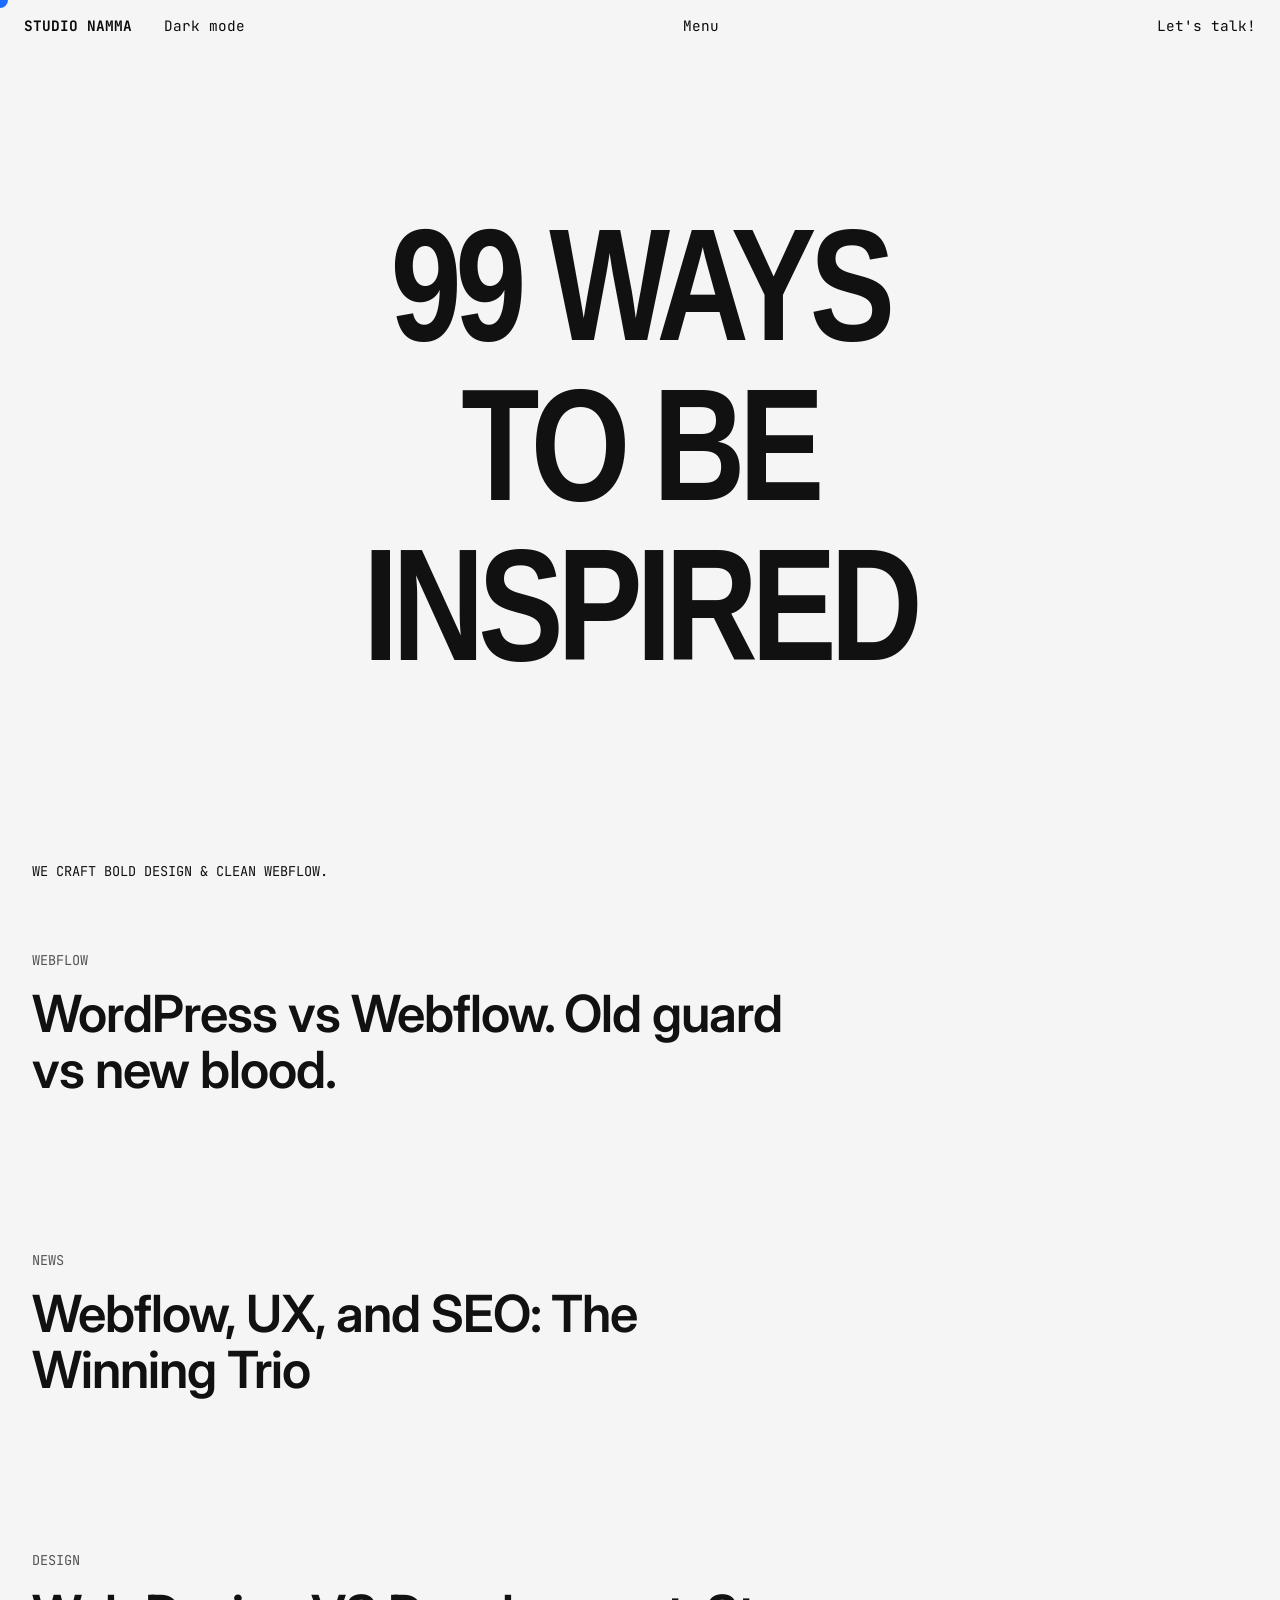
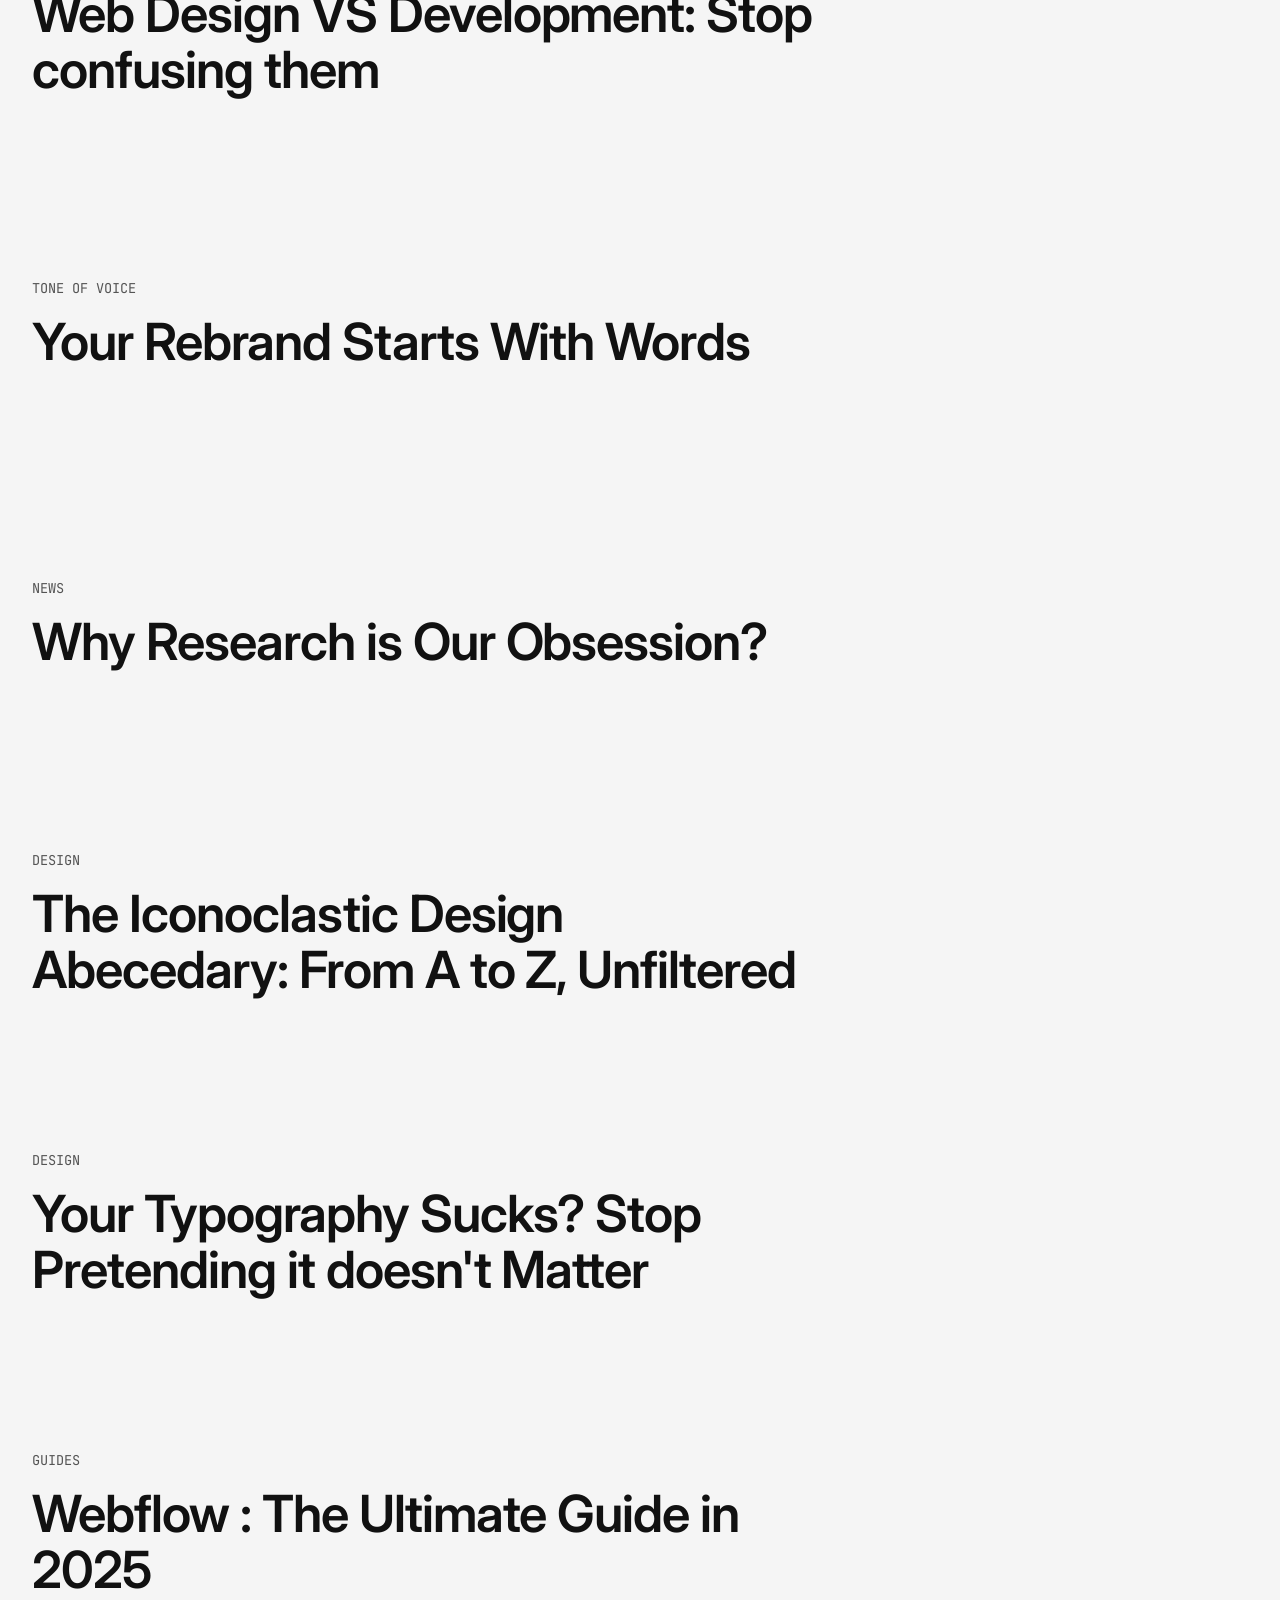
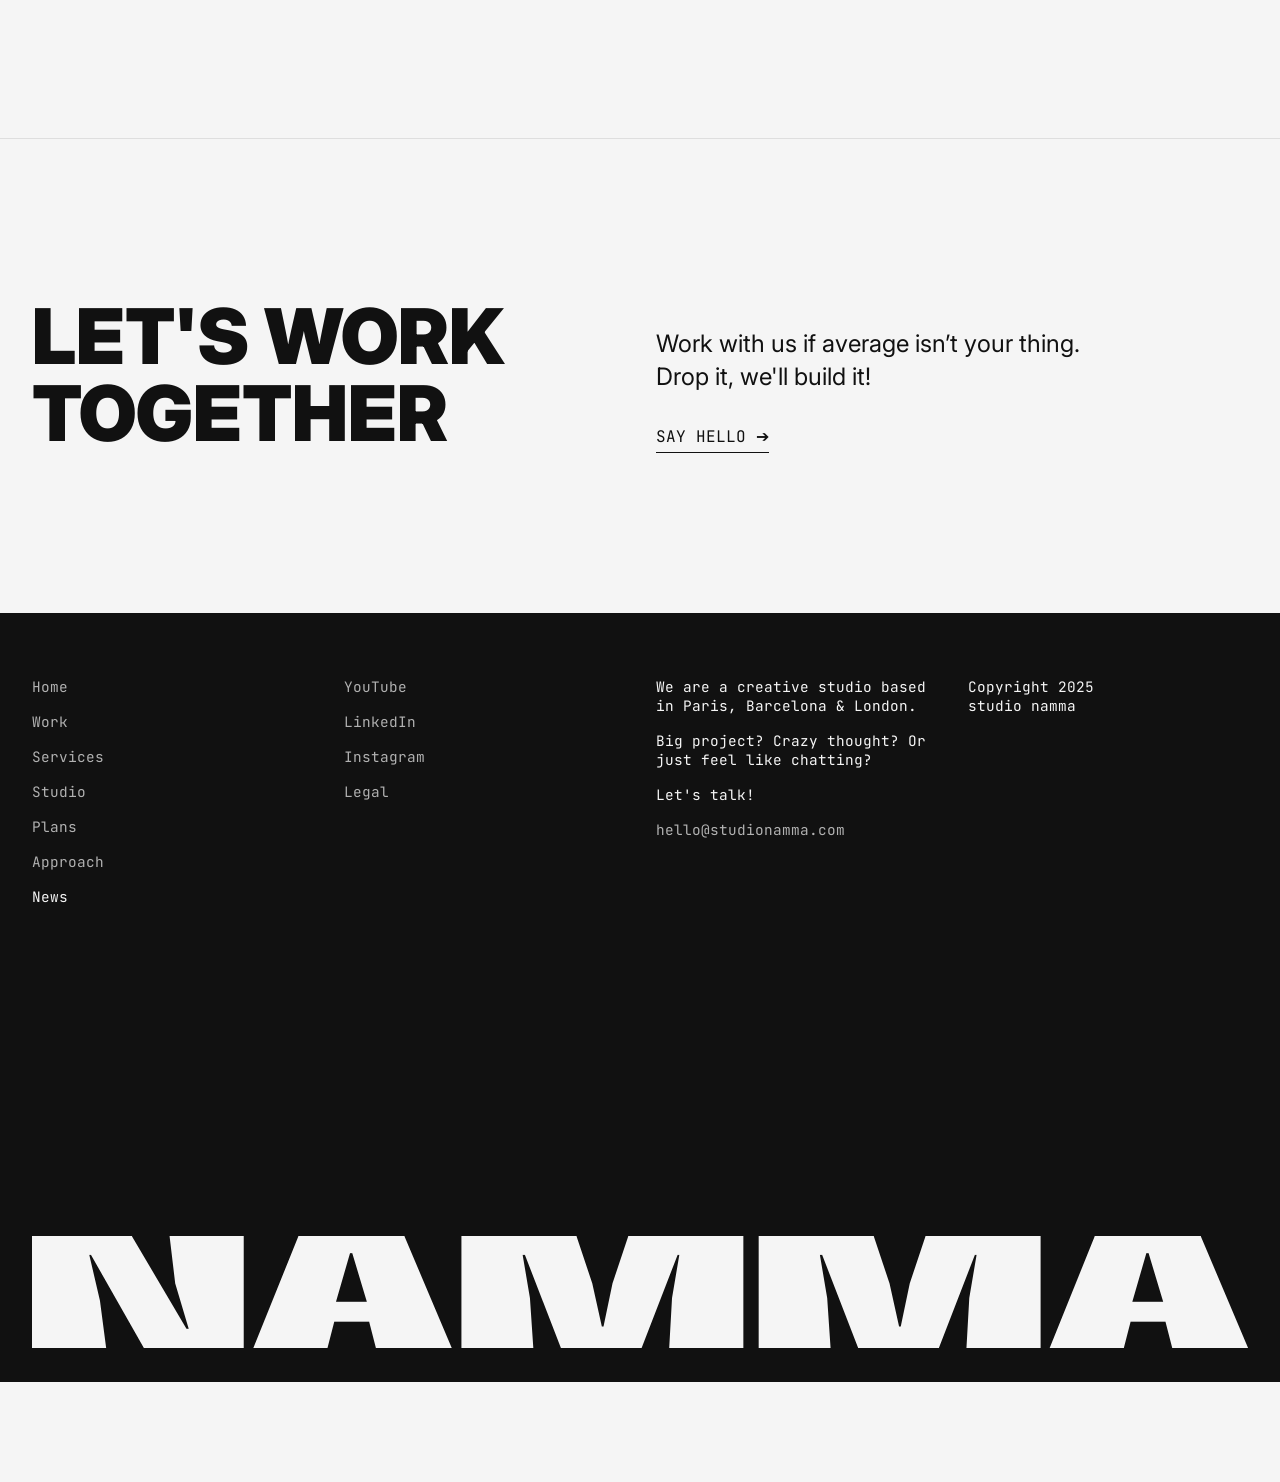
==== news/index.html @ 1683a8ab "Change the folder name plan to news and fix the connection" ====
<!DOCTYPE html>
<html lang="en">
<head>
    <meta charset="UTF-8">
    <meta name="viewport" content="width=device-width, initial-scale=1.0">
    <title>News & Knowledge | Studio Namma</title>
    <link rel="stylesheet" href="style.css">
    <link rel="stylesheet" href="../nav.css">
    <link href="https://fonts.googleapis.com/css2?family=Inter:wght@400;600;900&family=JetBrains+Mono:wght@400;700&display=swap" rel="stylesheet">
</head>
<body data-theme="light">
    <div class="cursor"></div>
    <nav class="navbar">
        <div class="nav-left">
            <a href="../index.html" class="brand logo-mono hover-link">Studio Namma</a>
            <button id="theme-toggle" class="brand hover-link">Dark  mode</button>
        </div>
        <div class="nav-middle">
            <button id="menu-toggle" class="brand hover-link">Menu</button>
        </div>
        <div class="nav-right">
            <button class="brand hover-link">Let's talk!</button>
        </div>
    </nav>

    <header class="hero">
        <div class="hero-content">
            <h1 class="hero-title hover-link">99 ways<br>to be<br>inspired</h1>
        </div>
        
        <div class="hero-gif hero-gif-1"></div>
        <div class="hero-gif hero-gif-2"></div>
        <div class="hero-gif hero-gif-3"></div>
        
        <div class="scroll-indicator">We craft bold design & clean Webflow.</div>
    </header>

    <main class="news-section">
        <div class="news-grid">
          
            <a href="#" class="news-card">
                <div class="news-tag">Webflow</div>
                <h2 class="news-heading">WordPress vs Webflow. Old guard vs new blood.</h2>
                <div class="news-visual" style="background-image: url('https://cdn.prod.website-files.com/67aca0c732855fc2a1f2c4fc/68d5b51983245b981467e2a3_Comedy%20What%20GIF%20by%20Malcolm%20France.gif');"></div>
            </a>
            <a href="#" class="news-card">
                <div class="news-tag">News</div>
                <h2 class="news-heading">Webflow, UX, and SEO: The Winning Trio</h2>
                <div class="news-visual" style="background-image: url('https://cdn.prod.website-files.com/67aca0c732855fc2a1f2c4fc/68d4409c7225db024575cf58_shared-ezgif.com-optimize.gif');"></div>
            </a>
            <a href="#" class="news-card">
                <div class="news-tag">Design</div>
                <h2 class="news-heading">Web Design VS Development: Stop confusing them</h2>
                <div class="news-visual" style="background-image: url('https://cdn.prod.website-files.com/67aca0c732855fc2a1f2c4fc/68a8adf0407237e53dab8876_shared%20(33).gif');"></div>
            </a>
            <a href="#" class="news-card">
                <div class="news-tag">Tone of Voice</div>
                <h2 class="news-heading">Your Rebrand Starts With Words</h2>
                <div class="news-visual" style="background-image: url('https://cdn.prod.website-files.com/67aca0c732855fc2a1f2c4fc/689a5a288c452ffb00dcc6a5_shared%20(28).gif');"></div>
            </a>
            <a href="#" class="news-card">
                <div class="news-tag">News</div>
                <h2 class="news-heading">Why Research is Our Obsession?</h2>
                <div class="news-visual" style="background-image: url('https://cdn.prod.website-files.com/67aca0c732855fc2a1f2c4fc/6874e0248f002a2e7e3d8c77_Penn%20Badgley%20Joe%20Goldberg%20GIF%20by%20YOU.gif');"></div>
            </a>
            <a href="#" class="news-card">
                <div class="news-tag">Design</div>
                <h2 class="news-heading">The Iconoclastic Design Abecedary: From A to Z, Unfiltered</h2>
                <div class="news-visual" style="background-image: url('https://cdn.prod.website-files.com/67aca0c732855fc2a1f2c4fc/68750a1d0c8addbffe233e73_Will%20Smith%20Book%20GIF.gif');"></div>
            </a>
           <a href="#" class="news-card">
                <div class="news-tag">Design</div>
                <h2 class="news-heading">Your Typography Sucks? Stop Pretending it doesn't Matter</h2>
               <div class="news-visual"
     style="background-image: url('https://cdn.prod.website-files.com/67aca0c732855fc2a1f2c4fc/687507d869070721dcc17f58_chuck%20norris%20punch%20GIF.gif');">
</div>
            </a>
            
            <a href="#" class="news-card">
                <div class="news-tag">Guides</div>
                <h2 class="news-heading">Webflow : The Ultimate Guide in 2025</h2>
               <div class="news-visual"
     style="background-image: url('https://cdn.prod.website-files.com/67aca0c732855fc2a1f2c4fc/6875093e158e1baff35c3690_Excited%20Season%206%20GIF%20by%20The%20Office.gif');">
</div>
            </a>
            
        </div>
    </main>
    <section class="cta-section">
        <h2 class="cta-title">Let's work<br>together</h2>
        <div class="cta-content">
            <p>Work with us if average isn’t your thing.<br>Drop it, we'll build it!</p>
            <a href="#" class="cta-button hover-link">say hello ➔</a>
        </div>
    </section>
    <footer class="footer">
        <div class="footer-links">
            <div class="footer-col">
                <a href="../index.html" class="hover-link">Home</a>
                <a href="../work/work.html" class="hover-link">Work</a>
                <a href="../index.html" class="hover-link">Services</a>
                <a href="../index.html" class="hover-link">Studio</a>
                <a href="#" class="hover-link">Plans</a>
                <a href="../index.html" class="hover-link">Approach</a>
                <a href="#" class="active hover-link">News</a>
            </div>
            <div class="footer-col">
                <a href="#" class="hover-link">YouTube</a>
                <a href="#" class="hover-link">LinkedIn</a>
                <a href="#" class="hover-link">Instagram</a>
                <a href="#" class="hover-link">Legal</a>
            </div>
            <div class="footer-col">
                <p>We are a creative studio based in Paris, Barcelona & London.</p>
                <p>Big project? Crazy thought? Or just feel like chatting?</p>
                <p>Let's talk!</p>
                <a href="mailto:hello@studionamma.com" class="hover-link">hello@studionamma.com</a>
            </div>
            <div class="footer-col">
                <p>Copyright 2025<br>studio namma</p>
            </div>
        </div>
        <div class="footer-logo">
            <svg id="namma-logo" width="100%" viewBox="0 0 1472 475" preserveAspectRatio="none" fill="none" xmlns="http://www.w3.org/2000/svg">
                <path d="M0 0H121.01L186.954 393.455H189.673L173.357 200.465L166.559 0H256.297V475H135.286L71.3823 78.8269H69.3428L82.2596 274.535L89.7378 475H0V0Z" fill="currentColor"/>
                <path d="M268.04 475L322.426 0H450.914L508.02 475H416.243L408.085 363.555H365.935L357.777 475H268.04ZM367.975 279.292H405.366L387.69 72.0315H384.971L367.975 279.292Z" fill="currentColor"/>
                <path d="M519.832 475V0H659.198L678.233 200.465L689.79 383.941H691.83L702.707 200.465L721.742 0H861.108V475H771.37L774.769 262.983L783.607 78.8269H781.567L738.058 475H640.162L596.653 78.8269H593.934L602.772 262.983L606.851 475H519.832Z" fill="currentColor"/>
                <path d="M879.665 475V0H1019.03L1038.07 200.465L1049.62 383.941H1051.66L1062.54 200.465L1081.57 0H1220.94V475H1131.2L1134.6 262.983L1143.44 78.8269H1141.4L1097.89 475H999.995L956.486 78.8269H953.767L962.604 262.983L966.683 475H879.665Z" fill="currentColor"/>
                <path d="M1232.02 475L1286.41 0H1414.89L1472 475H1380.22L1372.06 363.555H1329.92L1321.76 475H1232.02ZM1331.95 279.292H1369.35L1351.67 72.0315H1348.95L1331.95 279.292Z" fill="currentColor"/>
            </svg>
        </div>
    </footer>

    <script src="../navbar.js"></script>
    <script src="script (1).js"></script>
</body>
</html>
---- news/style.css ----
:root {
    --bg-color: #f5f5f5;
    --text-color: #111111;
    --font-sans: 'Inter', sans-serif;
    --font-mono: 'JetBrains Mono', monospace;
}

[data-theme="dark"] {
    --bg-color: #111111;
    --text-color: #e4e4e4;
}

* {
    margin: 0;
    padding: 0;
    box-sizing: border-box;
    
}

body {
    background-color: var(--bg-color);
    color: var(--text-color);
    font-family: var(--font-sans);
    overflow-x: hidden;
    transition: background-color 0.3s ease, color 0.3s ease;
    cursor: default;
    padding-bottom: 100px; /* Prevents content from being hidden behind the footer */
}

a, button {
    cursor: pointer;
    background: none;
    border: none;
    color: inherit;
    font: inherit;
    text-decoration: none;
}
.cursor {
    position: fixed;
    top: 0;
    left: 0;
    width: 16px;
    height: 16px;
    background: #1E6BFF;   /* Blue cursor */
    border-radius: 50%;
    pointer-events: none;
    transform: translate(-50%, -50%);
    transition: width 0.2s ease,
                height 0.2s ease,
                background-color 0.3s ease;
    z-index: 9999;
}

.cursor.hovered {
    width: 16px;
    height: 16px;
    /* background-color: #ffffff; */
    /* mix-blend-mode: difference; */
}
.navbar {
    display: flex;
    justify-content: space-between;
    align-items: center;
      padding: 1rem 1.5rem;
    font-family: var(--font-mono);
    text-transform: uppercase;
    font-size: 0.9rem;
    position: fixed;
    top: 0;
    left: 0;
    right: 0;
    z-index: 100;
    mix-blend-mode: difference;
    color: #fff;
}

.nav-left {
    display: flex;
    gap: 2rem;
}

.logo-mono {
    font-weight: 700;
}
.hero {
    height: 90vh;
    display: flex;
    flex-direction: column;
    justify-content: center;
    align-items: center;
    position: relative;
    
    padding-top: 5rem; 
}

.hero-content {
    position: relative;
}

.hero-title {
    font-size: clamp(4rem, 10vw, 10rem);
    font-weight: 900;
    line-height: 1;
    text-align: center;
    letter-spacing: -0.05em;
    text-transform: uppercase;
        transform: scaleY(1.25);
       font-family: "Mixtape Extra Condensed", sans-serif;
}

.hero-gif {
    position: absolute;
    background-size: cover;
    background-position: center;
    border-radius: 8px;
    z-index: 10;
    pointer-events: none;
       width: 230px;
    height: 130px;
}

.hero-gif-1 {
    /* width: 280px;
    height: 160px; */
    top: 60%;
    left: 1%;
    transform: translateY(-50%);
    background-image: url('https://cdn.prod.website-files.com/679cb9cacf00799ba4b4c985/6874e13b574359e627e54456_home%20alone%20GIF.gif');
}

.hero-gif-2 {
    /* width: 280px;
    height: 160px; */
    top: 15%;
    right: 1%;
    top: 18%;
    background-image: url('https://cdn.prod.website-files.com/679cb9cacf00799ba4b4c985/6874e1621d9dbf384288d9aa_Severance%20Lumon%20GIF.gif');
}

.hero-gif-3 {
    /* width: 280px;
    height: 160px; */
    bottom: -10%;
    right: 12%;
    background-image: url('https://cdn.prod.website-files.com/679cb9cacf00799ba4b4c985/6874e5008d1c01696a043721_barbie.gif');
}

.scroll-indicator {
    position: fixed;
    bottom: 20px;
    left: 180px;
    transform: translateX(-50%);
    z-index: 1000;
    pointer-events: none;
    font-family: var(--font-mono);
    text-transform: uppercase;
    font-size: 0.85rem;
}.news-section{
    max-width:1500px;
    margin:auto;
    padding:4rem 2rem;
}

.news-grid {
    display: flex;
    flex-direction: column;
    gap: 0;
}.news-card{
    position: relative;
    overflow: visible;
    display: flex;
    flex-direction: column;
    justify-content: center;
   padding: 2.2rem 0;
    min-height: 300px;
      border-top: none;
    transition: transform .3s ease;
}
.news-card:hover{
    transform: none;
}

.news-tag{
    font-family: var(--font-mono);
    font-size: .85rem;
    text-transform: uppercase;
    opacity: .7;
    margin-bottom: 1rem;
}

.news-heading{
    font-family: var(--font-sans);
    font-size: clamp(2rem,4vw,4rem);
    font-weight:600;
    line-height:1.1;
    letter-spacing:-.02em;
    max-width:65%;
    z-index:2;
     margin-bottom:0;
}
.news-visual{
    position:absolute;
    right:0;
    top:50%;
    transform:translateY(-50%);
    width:260px;
    height:160px;
    background-size:cover;
    background-position:center;
    background-repeat:no-repeat;
    border-radius:8px;
    z-index:5;
}
.cta-section {
    padding: 10rem 2rem;
    display: grid;
    grid-template-columns: 1fr 1fr;
    gap: 2rem;
    max-width: 1400px;
    margin: 0 auto;
    border-top: 1px solid rgba(128, 128, 128, 0.2);
}

.cta-title {
    font-size: clamp(3rem, 6vw, 6rem);
    font-weight: 900;
    line-height: 1;
    text-transform: uppercase;
}

.cta-content {
    display: flex;
    flex-direction: column;
    justify-content: flex-end;
    align-items: flex-start;
    gap: 2rem;
    font-size: 1.5rem;
    line-height: 1.4;
}

.cta-button {
    font-family: var(--font-mono);
    text-transform: uppercase;
    font-size: 1rem;
    border-bottom: 1px solid currentColor;
    padding-bottom: 0.2rem;
}
.footer {
    padding: 4rem 2rem 2rem 2rem;
    background-color: var(--text-color);
    color: var(--bg-color);
    display: flex;
    flex-direction: column;
    gap: 15rem;
}

.footer-links {
    display: grid;
    grid-template-columns: repeat(4, 1fr);
    gap: 2rem;
    font-family: var(--font-mono);
    font-size: 0.9rem;
    will-change: transform;
}

.footer-col {
    display: flex;
    flex-direction: column;
    gap: 1rem;
}

.footer-col a {
    opacity: 0.7;
    transition: opacity 0.2s ease;
}

.footer-col a:hover, .footer-col a.active {
    opacity: 1;
}

.footer-logo {
    width: 100%;
    color: var(--bg-color);
    overflow: visible;
    margin-top: auto;
    transform-origin: bottom center;
    will-change: transform;
}

#namma-logo {
    width: 100%;
    height: 200px; /* Base height */
}
@media (max-width: 768px) {
    .nav-left { gap: 1rem; }
    .cta-section { grid-template-columns: 1fr; }
    .footer-links { grid-template-columns: 1fr 1fr; }
    .news-heading { max-width: 100%; }
    .news-card:hover { transform: none; }
    .news-visual { display: none; }
}

@media (max-width: 480px) {
    .footer-links { grid-template-columns: 1fr; }
}
---- nav.css ----
@import url('https://fonts.googleapis.com/css2?family=Anton&display=swap');

#navbar, #menu {
  font-family: 'Franklin Gothic Medium', 'Arial Narrow', Arial, sans-serif;
}
#navbar{
  display:flex;
  width: 100vw;
  justify-content: space-between;
  /* background-color: rgba(223, 41, 41); */
  height: 60px;
  align-items: center;
  font-size: 13px;
  letter-spacing: 0.1em;
  position: fixed;
  z-index: 2;
  padding: 0px 20px;
  list-style-type: none;
  top: 0px;
}
#navbar > p{
  cursor: pointer;
}
#menu{
  position: fixed;
  width: 100vw;
  height: 90vh;
  background-color: white;
  list-style-type: none;
  margin: 0px;
  display: grid;
  grid-template-columns: repeat(2,1fr);
  padding: 20px;
  top: -100%;
  transition-duration: 0.3s;
  z-index: 1;
}
#menu>li{
  font-size: 100px;
  font-weight: 900;
}
#menu.show{
  top: 9%;
}
#bottom-bar {
  position: fixed;
  bottom: 0; left: 0;
  width: 100%;
  display: flex;
  justify-content: space-between;
  align-items: center;
  padding: 10px 20px;
  font-size: 11px;
  letter-spacing: 0.08em;
  text-transform: uppercase;
  z-index: 10;
}
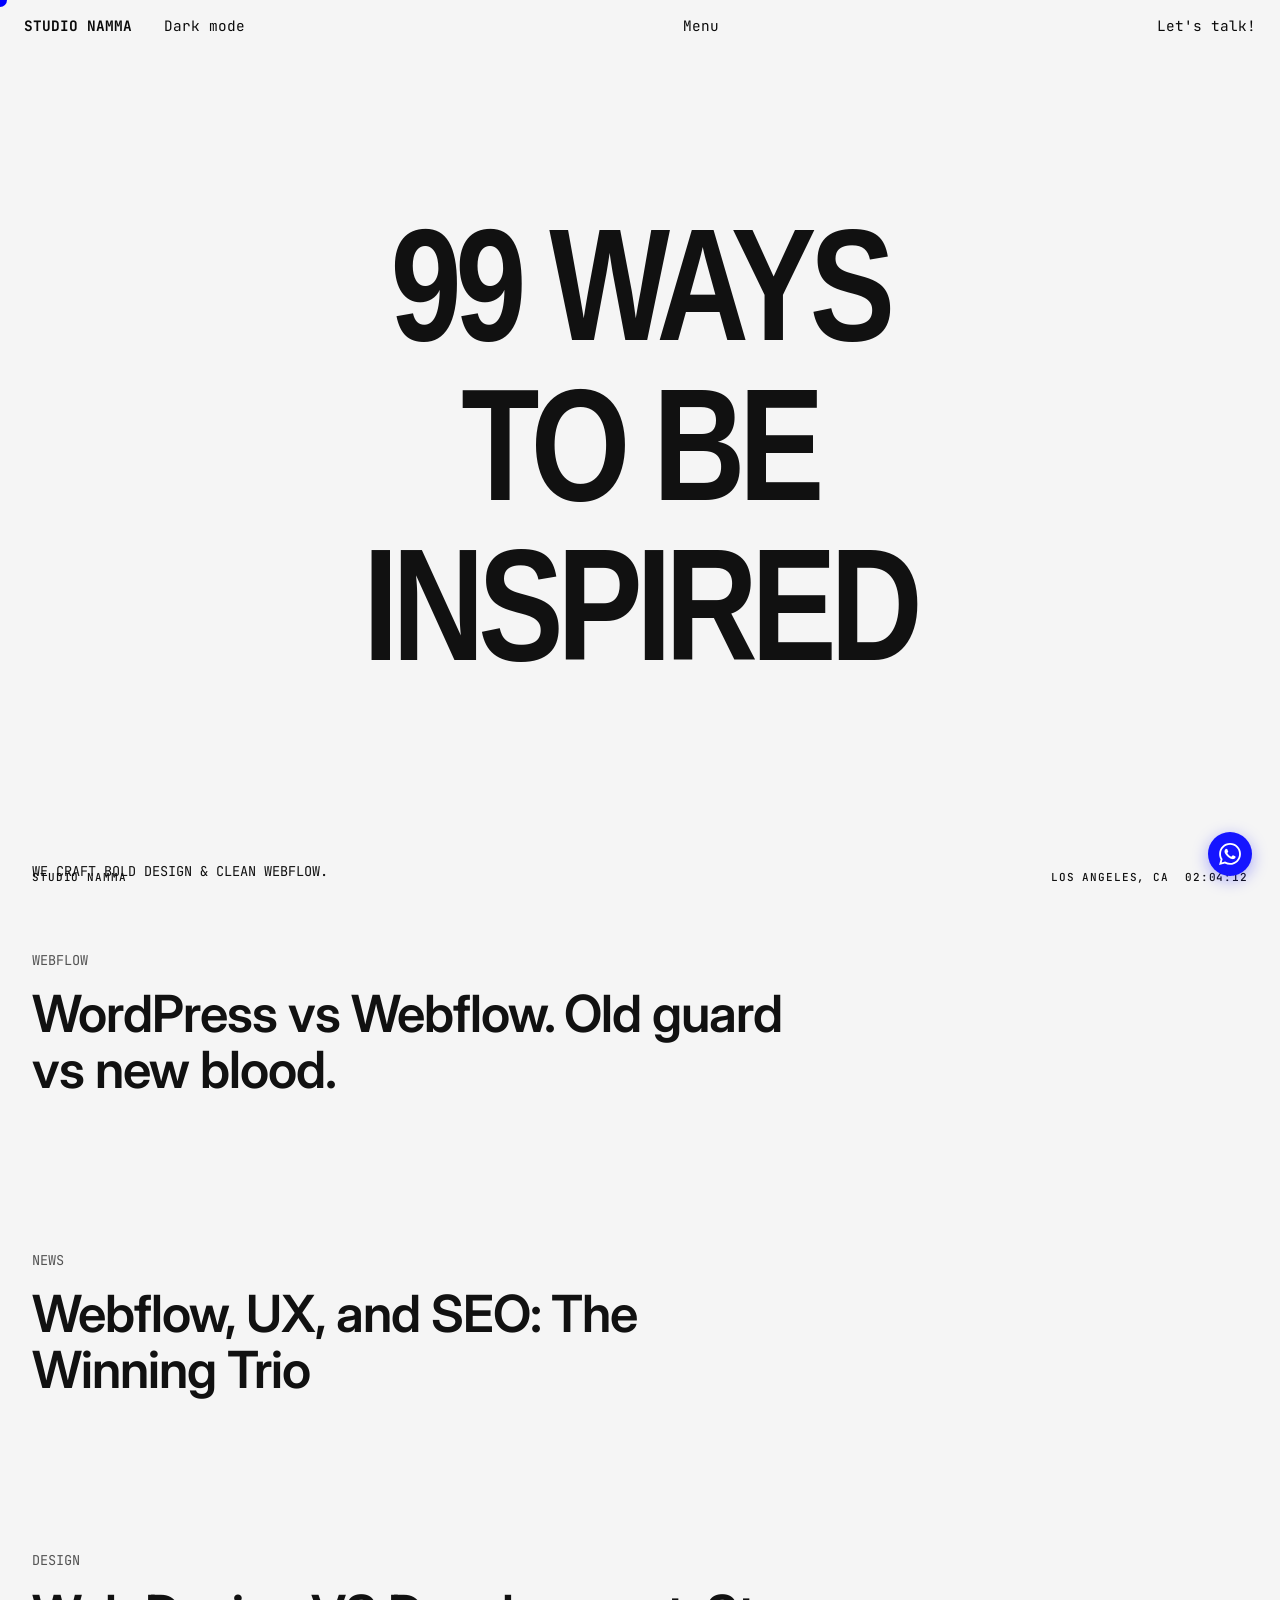
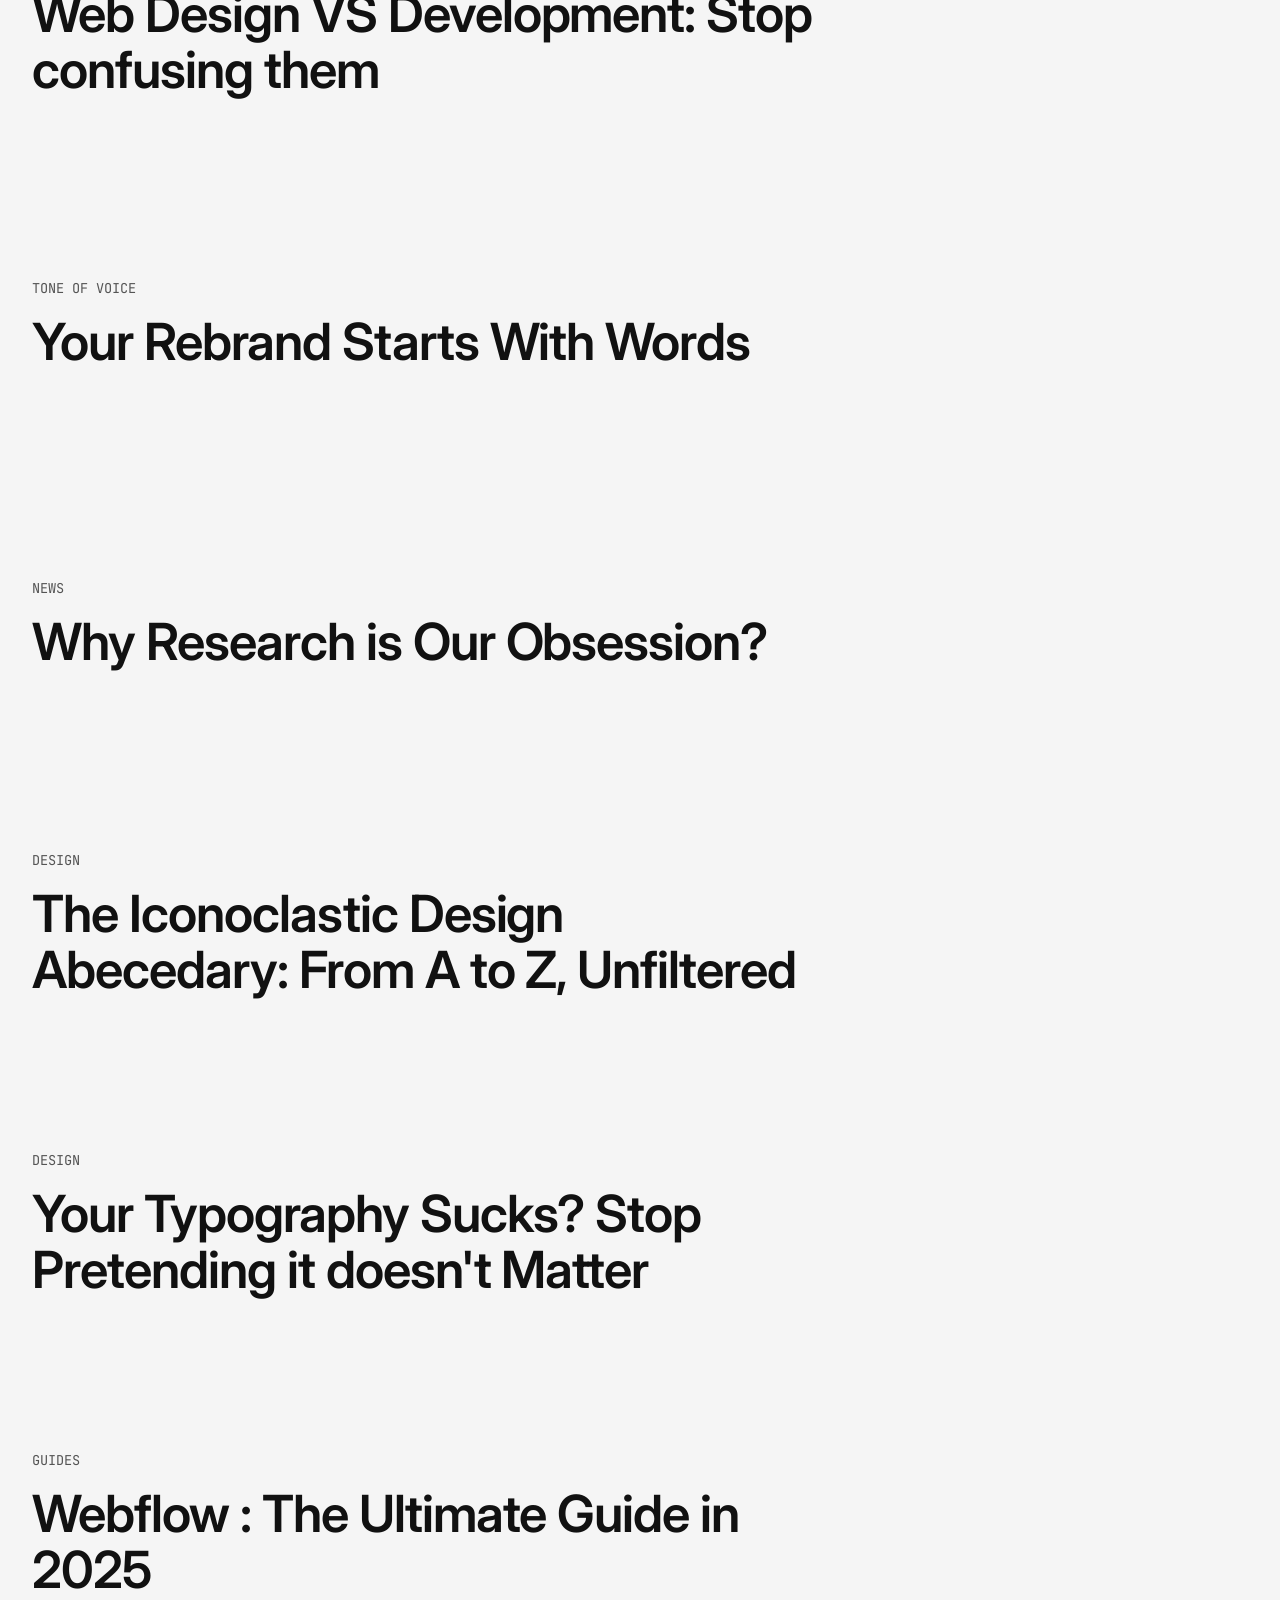
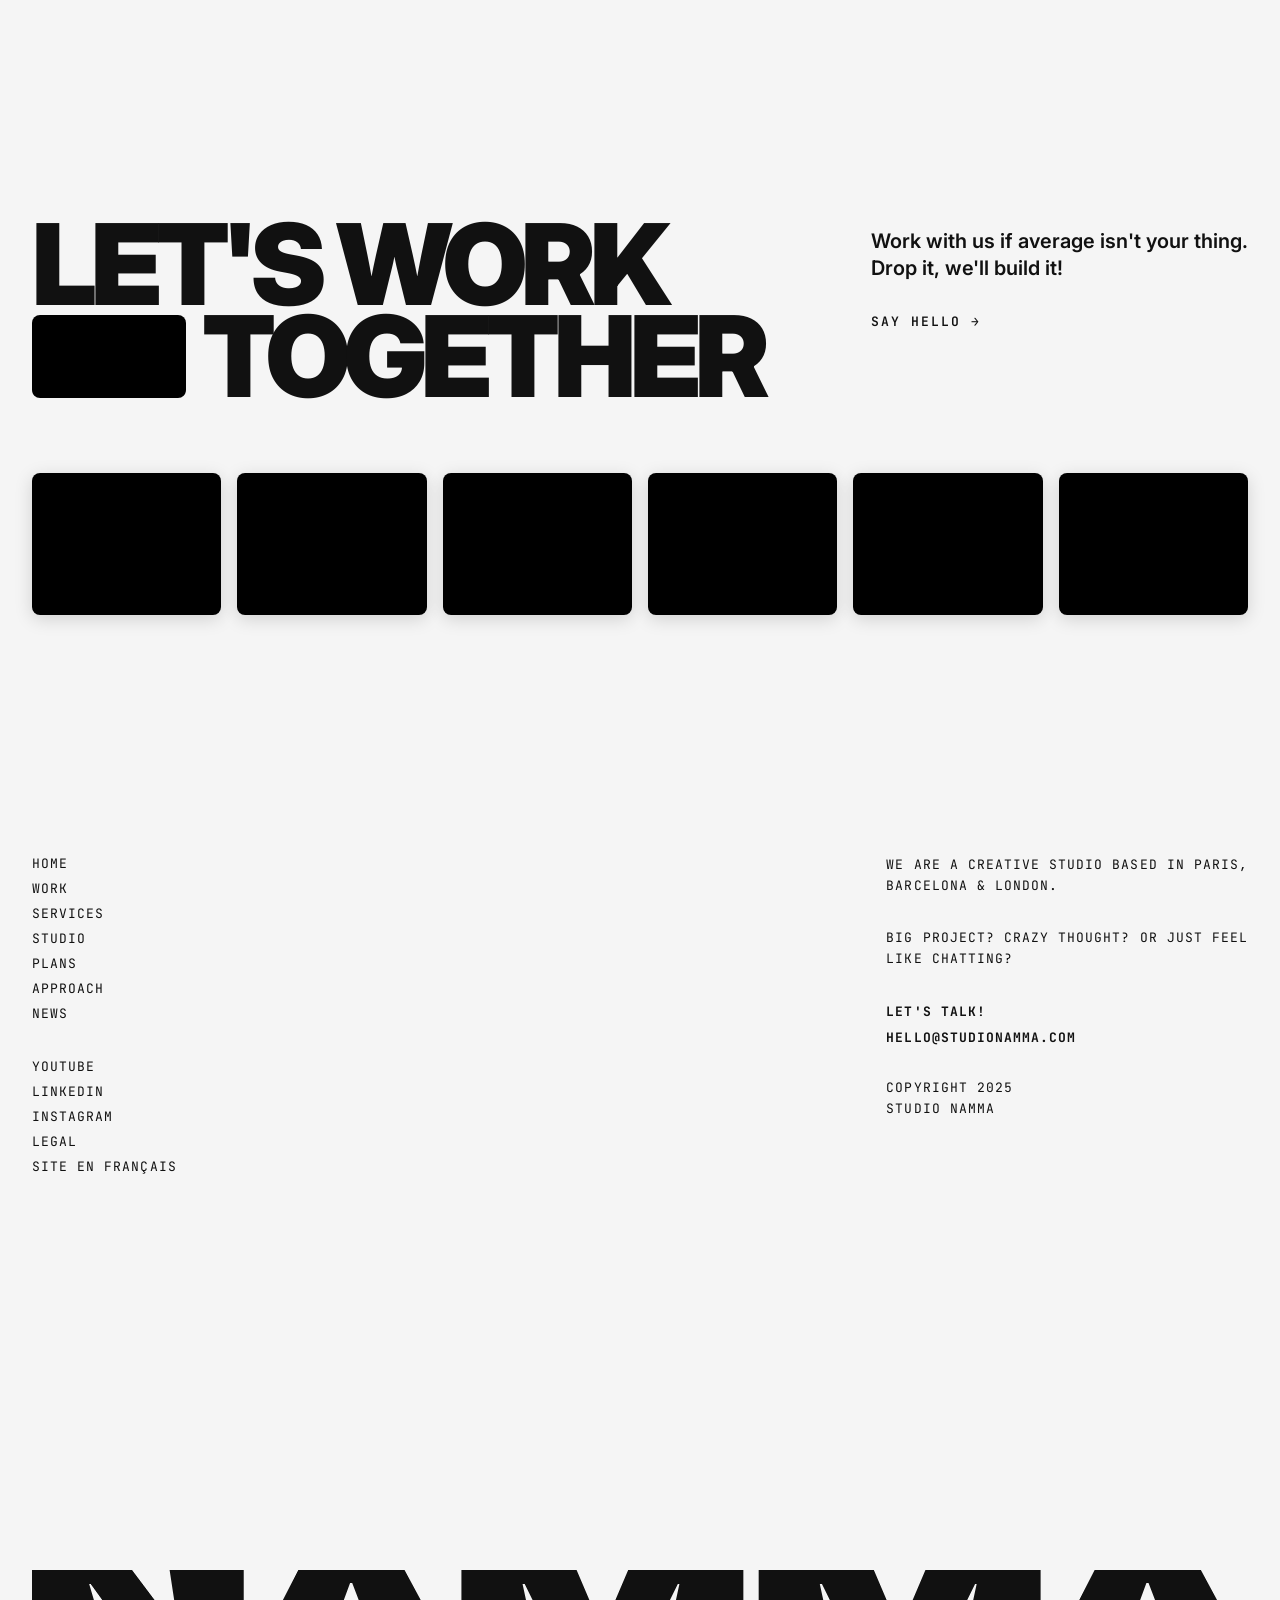
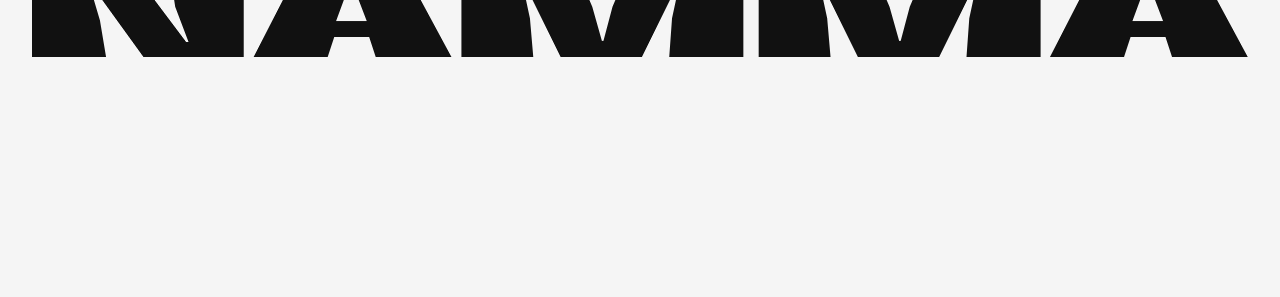
==== commit 9700d02d: "feat: add global footer architecture across all pages" ====
--- a/news/index.html
+++ b/news/index.html
@@ -6,6 +6,7 @@
     <title>News & Knowledge | Studio Namma</title>
     <link rel="stylesheet" href="style.css">
     <link rel="stylesheet" href="../nav.css">
+    <link rel="stylesheet" href="../footer.css">
     <link href="https://fonts.googleapis.com/css2?family=Inter:wght@400;600;900&family=JetBrains+Mono:wght@400;700&display=swap" rel="stylesheet">
 </head>
 <body data-theme="light">
@@ -86,52 +87,199 @@
             
         </div>
     </main>
-    <section class="cta-section">
-        <h2 class="cta-title">Let's work<br>together</h2>
-        <div class="cta-content">
-            <p>Work with us if average isn’t your thing.<br>Drop it, we'll build it!</p>
-            <a href="#" class="cta-button hover-link">say hello ➔</a>
-        </div>
+    <!-- =========================
+         LET'S WORK TOGETHER
+    ========================== -->
+
+    <section class="section_cta">
+
+        <div class="cta_container">
+
+            <div class="cta_heading_wrapper">
+                <h2 class="cta_heading">LET'S WORK</h2>
+                <div class="cta_heading_line_2">
+                    <div class="cta_visual">
+                        <video autoplay loop muted playsinline>
+                            <source src="https://cdn.prod.website-files.com/679cb9cacf00799ba4b4c985%2F68dfa249c8ad1d2624abf3d5_Footer-Service-designV2-transcode.mp4" type="video/mp4">
+                        </video>
+                    </div>
+                    <h2 class="cta_heading">TOGETHER</h2>
+                </div>
+            </div>
+
+            <div class="cta_content">
+                <p>
+                    Work with us if average isn't your thing.<br>
+                    Drop it, we'll build it!
+                </p>
+
+                <a href="mailto:hello@studionamma.com" class="say_hello_btn hover-link">
+                    <span>SAY HELLO</span>
+                    <span class="arrow">&rarr;</span>
+                </a>
+            </div>
+
+        </div>
+
+        <!-- 6 FOOTER VIDEO THUMBNAILS -->
+        <div class="cta_thumbs_grid">
+
+            <div class="cta_thumb_video">
+                <video autoplay loop muted playsinline>
+                    <source src="https://cdn.prod.website-files.com/679cb9cacf00799ba4b4c985%2F68dfa249c8ad1d2624abf3d5_Footer-Service-designV2-transcode.mp4" type="video/mp4">
+                </video>
+            </div>
+
+            <div class="cta_thumb_video">
+                <video autoplay loop muted playsinline>
+                    <source src="https://cdn.prod.website-files.com/679cb9cacf00799ba4b4c985%2F68dfa1926bb2adbd4315d488_Zefir%20footerV2-transcode.mp4" type="video/mp4">
+                </video>
+            </div>
+
+            <div class="cta_thumb_video">
+                <video autoplay loop muted playsinline>
+                    <source src="https://cdn.prod.website-files.com/679cb9cacf00799ba4b4c985%2F68dfa2440a49684a10b9e055_FOOTER%20-%20BRANDINGV2-transcode.mp4" type="video/mp4">
+                </video>
+            </div>
+
+            <div class="cta_thumb_video">
+                <video autoplay loop muted playsinline>
+                    <source src="https://cdn.prod.website-files.com/679cb9cacf00799ba4b4c985%2F68dfa20fc54b7796aaa5edf6_SILVR-Video%201%20footersV3-transcode.mp4" type="video/mp4">
+                </video>
+            </div>
+
+            <div class="cta_thumb_video">
+                <video autoplay loop muted playsinline>
+                    <source src="https://cdn.prod.website-files.com/679cb9cacf00799ba4b4c985%2F68dfa0feb2681e0616dc3b3a_Footer-supercomics-transcode.mp4" type="video/mp4">
+                </video>
+            </div>
+
+            <div class="cta_thumb_video">
+                <video autoplay loop muted playsinline>
+                    <source src="https://cdn.prod.website-files.com/679cb9cacf00799ba4b4c985%2F68dfa22f852959114b6c7b56_OSOL-COVER-footer-V2-transcode.mp4" type="video/mp4">
+                </video>
+            </div>
+
+        </div>
+
     </section>
-    <footer class="footer">
-        <div class="footer-links">
-            <div class="footer-col">
-                <a href="../index.html" class="hover-link">Home</a>
-                <a href="../work/work.html" class="hover-link">Work</a>
-                <a href="../index.html" class="hover-link">Services</a>
-                <a href="../index.html" class="hover-link">Studio</a>
-                <a href="#" class="hover-link">Plans</a>
-                <a href="../index.html" class="hover-link">Approach</a>
-                <a href="#" class="active hover-link">News</a>
-            </div>
-            <div class="footer-col">
-                <a href="#" class="hover-link">YouTube</a>
-                <a href="#" class="hover-link">LinkedIn</a>
-                <a href="#" class="hover-link">Instagram</a>
-                <a href="#" class="hover-link">Legal</a>
-            </div>
-            <div class="footer-col">
-                <p>We are a creative studio based in Paris, Barcelona & London.</p>
-                <p>Big project? Crazy thought? Or just feel like chatting?</p>
-                <p>Let's talk!</p>
-                <a href="mailto:hello@studionamma.com" class="hover-link">hello@studionamma.com</a>
-            </div>
-            <div class="footer-col">
-                <p>Copyright 2025<br>studio namma</p>
-            </div>
-        </div>
-        <div class="footer-logo">
-            <svg id="namma-logo" width="100%" viewBox="0 0 1472 475" preserveAspectRatio="none" fill="none" xmlns="http://www.w3.org/2000/svg">
-                <path d="M0 0H121.01L186.954 393.455H189.673L173.357 200.465L166.559 0H256.297V475H135.286L71.3823 78.8269H69.3428L82.2596 274.535L89.7378 475H0V0Z" fill="currentColor"/>
-                <path d="M268.04 475L322.426 0H450.914L508.02 475H416.243L408.085 363.555H365.935L357.777 475H268.04ZM367.975 279.292H405.366L387.69 72.0315H384.971L367.975 279.292Z" fill="currentColor"/>
-                <path d="M519.832 475V0H659.198L678.233 200.465L689.79 383.941H691.83L702.707 200.465L721.742 0H861.108V475H771.37L774.769 262.983L783.607 78.8269H781.567L738.058 475H640.162L596.653 78.8269H593.934L602.772 262.983L606.851 475H519.832Z" fill="currentColor"/>
-                <path d="M879.665 475V0H1019.03L1038.07 200.465L1049.62 383.941H1051.66L1062.54 200.465L1081.57 0H1220.94V475H1131.2L1134.6 262.983L1143.44 78.8269H1141.4L1097.89 475H999.995L956.486 78.8269H953.767L962.604 262.983L966.683 475H879.665Z" fill="currentColor"/>
-                <path d="M1232.02 475L1286.41 0H1414.89L1472 475H1380.22L1372.06 363.555H1329.92L1321.76 475H1232.02ZM1331.95 279.292H1369.35L1351.67 72.0315H1348.95L1331.95 279.292Z" fill="currentColor"/>
+
+    <!-- =========================
+         FOOTER SECTION
+    ========================== -->
+
+    <footer class="footer-section">
+
+        <div class="footer-content">
+
+            <!-- LEFT COLUMN -->
+            <div class="footer-left">
+
+                <div class="footer-nav-list">
+                    <a href="../index.html" class="hover-link">HOME</a>
+                    <a href="../work/work.html" class="hover-link">WORK</a>
+                    <a href="#" class="hover-link">SERVICES</a>
+                    <a href="#" class="hover-link">STUDIO</a>
+                    <a href="../plans-Studio-Nama/index.html" class="hover-link">PLANS</a>
+                    <a href="#" class="hover-link">APPROACH</a>
+                    <a href="#" class="hover-link active">NEWS</a>
+                </div>
+
+                <div class="footer-social-list">
+                    <a href="https://youtube.com" target="_blank" rel="noopener noreferrer" class="hover-link">YOUTUBE</a>
+                    <a href="https://linkedin.com" target="_blank" rel="noopener noreferrer" class="hover-link">LINKEDIN</a>
+                    <a href="https://instagram.com" target="_blank" rel="noopener noreferrer" class="hover-link">INSTAGRAM</a>
+                    <a href="#" class="hover-link">LEGAL</a>
+                    <a href="#" class="hover-link">SITE EN FRANÇAIS</a>
+                </div>
+
+            </div>
+
+            <!-- RIGHT COLUMN -->
+            <div class="footer-right">
+
+                <div class="footer-info-block">
+                    <p>WE ARE A CREATIVE STUDIO BASED IN PARIS,<br>BARCELONA & LONDON.</p>
+                </div>
+
+                <div class="footer-info-block">
+                    <p>BIG PROJECT? CRAZY THOUGHT? OR JUST FEEL<br>LIKE CHATTING?</p>
+                </div>
+
+                <div class="footer-info-block">
+                    <p class="talk-heading">LET'S TALK!</p>
+                    <a href="mailto:hello@studionamma.com" class="footer-email-link hover-link">HELLO@STUDIONAMMA.COM</a>
+                </div>
+
+                <div class="footer-info-block copyright-block">
+                    <p>COPYRIGHT 2025<br>STUDIO NAMMA</p>
+                </div>
+
+            </div>
+
+        </div>
+
+        <!-- GROWING NAMMA LOGO -->
+        <div class="footer-logo-container">
+            <svg
+                id="namma-logo"
+                width="100%"
+                viewBox="0 0 1472 475"
+                preserveAspectRatio="none"
+                fill="none"
+                xmlns="http://www.w3.org/2000/svg">
+
+                <path
+                    d="M0 0H121.01L186.954 393.455H189.673L173.357 200.465L166.559 0H256.297V475H135.286L71.3823 78.8269H69.3428L82.2596 274.535L89.7378 475H0V0Z"
+                    fill="currentColor" />
+
+                <path
+                    d="M268.04 475L322.426 0H450.914L508.02 475H416.243L408.085 363.555H365.935L357.777 475H268.04ZM367.975 279.292H405.366L387.69 72.0315H384.971L367.975 279.292Z"
+                    fill="currentColor" />
+
+                <path
+                    d="M519.832 475V0H659.198L678.233 200.465L689.79 383.941H691.83L702.707 200.465L721.742 0H861.108V475H771.37L774.769 262.983L783.607 78.8269H781.567L738.058 475H640.162L596.653 78.8269H593.934L602.772 262.983L606.851 475H519.832Z"
+                    fill="currentColor" />
+
+                <path
+                    d="M879.665 475V0H1019.03L1038.07 200.465L1049.62 383.941H1051.66L1062.54 200.465L1081.57 0H1220.94V475H1131.2L1134.6 262.983L1143.44 78.8269H1141.4L1097.89 475H999.995L956.486 78.8269H953.767L962.604 262.983L966.683 475H879.665Z"
+                    fill="currentColor" />
+
+                <path
+                    d="M1232.02 475L1286.41 0H1414.89L1472 475H1380.22L1372.06 363.555H1329.92L1321.76 475H1232.02ZM1331.95 279.292H1369.35L1351.67 72.0315H1348.95L1331.95 279.292Z"
+                    fill="currentColor" />
+
             </svg>
         </div>
+
     </footer>
 
+    <!-- =========================
+         FIXED BOTTOM BAR (CLOCK & LOCATION)
+    ========================== -->
+
+    <div class="fixed-bottom-bar">
+        <div class="bottom-bar-left">
+            <span>STUDIO NAMMA</span>
+        </div>
+        <div class="bottom-bar-right">
+            <span>LOS ANGELES, CA</span>
+            <span id="live-time">12:00:00</span>
+        </div>
+    </div>
+
+    <!-- =========================
+         FLOATING WHATSAPP BUTTON
+    ========================== -->
+
+    <a href="https://wa.me/yourphonenumber" class="floating-whatsapp" target="_blank" rel="noopener noreferrer" aria-label="Contact on WhatsApp">
+        <svg viewBox="0 0 24 24" width="22" height="22" fill="currentColor">
+            <path d="M.057 24l1.687-6.163c-1.041-1.804-1.588-3.849-1.587-5.946.003-6.556 5.338-11.891 11.893-11.891 3.181.001 6.167 1.24 8.413 3.488 2.245 2.248 3.481 5.236 3.48 8.414-.003 6.557-5.338 11.892-11.893 11.892-1.99-.001-3.951-.5-5.688-1.448l-6.305 1.654zm6.597-3.807c1.676.995 3.276 1.591 5.392 1.592 5.448 0 9.886-4.434 9.889-9.885.002-5.462-4.415-9.89-9.881-9.892-5.452 0-9.887 4.434-9.889 9.884-.001 2.225.651 3.891 1.746 5.634l-.999 3.648 3.742-.981zm11.387-5.464c-.074-.124-.272-.198-.57-.347-.297-.149-1.758-.868-2.031-.967-.272-.099-.47-.149-.669.149-.198.297-.768.967-.941 1.165-.173.198-.347.223-.644.074-.297-.149-1.255-.462-2.39-1.475-.883-.788-1.48-1.761-1.653-2.059-.173-.297-.018-.458.13-.606.134-.133.297-.347.446-.521.151-.172.2-.296.3-.495.099-.198.05-.372-.025-.521-.075-.148-.669-1.611-.916-2.206-.242-.579-.487-.501-.669-.51l-.57-.01c-.198 0-.52.074-.792.372s-1.04 1.016-1.04 2.479 1.065 2.876 1.213 3.074c.149.198 2.095 3.2 5.076 4.487.709.306 1.263.489 1.694.626.712.226 1.36.194 1.872.118.571-.085 1.758-.719 2.006-1.413.248-.695.248-1.29.173-1.414z"/>
+        </svg>
+    </a>
+
     <script src="../navbar.js"></script>
+    <script src="../footer.js"></script>
     <script src="script (1).js"></script>
 </body>
 </html>
--- a/news/style.css
+++ b/news/style.css
@@ -1,305 +1,222 @@
-:root {
-    --bg-color: #f5f5f5;
-    --text-color: #111111;
-    --font-sans: 'Inter', sans-serif;
-    --font-mono: 'JetBrains Mono', monospace;
-}
-
-[data-theme="dark"] {
-    --bg-color: #111111;
-    --text-color: #e4e4e4;
-}
-
-* {
-    margin: 0;
-    padding: 0;
-    box-sizing: border-box;
-    
-}
-
-body {
-    background-color: var(--bg-color);
-    color: var(--text-color);
-    font-family: var(--font-sans);
-    overflow-x: hidden;
-    transition: background-color 0.3s ease, color 0.3s ease;
-    cursor: default;
-    padding-bottom: 100px; /* Prevents content from being hidden behind the footer */
-}
-
-a, button {
-    cursor: pointer;
-    background: none;
-    border: none;
-    color: inherit;
-    font: inherit;
-    text-decoration: none;
-}
-.cursor {
-    position: fixed;
-    top: 0;
-    left: 0;
-    width: 16px;
-    height: 16px;
-    background: #1E6BFF;   /* Blue cursor */
-    border-radius: 50%;
-    pointer-events: none;
-    transform: translate(-50%, -50%);
-    transition: width 0.2s ease,
-                height 0.2s ease,
-                background-color 0.3s ease;
-    z-index: 9999;
-}
-
-.cursor.hovered {
-    width: 16px;
-    height: 16px;
-    /* background-color: #ffffff; */
-    /* mix-blend-mode: difference; */
-}
-.navbar {
-    display: flex;
-    justify-content: space-between;
-    align-items: center;
-      padding: 1rem 1.5rem;
-    font-family: var(--font-mono);
-    text-transform: uppercase;
-    font-size: 0.9rem;
-    position: fixed;
-    top: 0;
-    left: 0;
-    right: 0;
-    z-index: 100;
-    mix-blend-mode: difference;
-    color: #fff;
-}
-
-.nav-left {
-    display: flex;
-    gap: 2rem;
-}
-
-.logo-mono {
-    font-weight: 700;
-}
-.hero {
-    height: 90vh;
-    display: flex;
-    flex-direction: column;
-    justify-content: center;
-    align-items: center;
-    position: relative;
-    
-    padding-top: 5rem; 
-}
-
-.hero-content {
-    position: relative;
-}
-
-.hero-title {
-    font-size: clamp(4rem, 10vw, 10rem);
-    font-weight: 900;
-    line-height: 1;
-    text-align: center;
-    letter-spacing: -0.05em;
-    text-transform: uppercase;
-        transform: scaleY(1.25);
-       font-family: "Mixtape Extra Condensed", sans-serif;
-}
-
-.hero-gif {
-    position: absolute;
-    background-size: cover;
-    background-position: center;
-    border-radius: 8px;
-    z-index: 10;
-    pointer-events: none;
-       width: 230px;
-    height: 130px;
-}
-
-.hero-gif-1 {
-    /* width: 280px;
-    height: 160px; */
-    top: 60%;
-    left: 1%;
-    transform: translateY(-50%);
-    background-image: url('https://cdn.prod.website-files.com/679cb9cacf00799ba4b4c985/6874e13b574359e627e54456_home%20alone%20GIF.gif');
-}
-
-.hero-gif-2 {
-    /* width: 280px;
-    height: 160px; */
-    top: 15%;
-    right: 1%;
-    top: 18%;
-    background-image: url('https://cdn.prod.website-files.com/679cb9cacf00799ba4b4c985/6874e1621d9dbf384288d9aa_Severance%20Lumon%20GIF.gif');
-}
-
-.hero-gif-3 {
-    /* width: 280px;
-    height: 160px; */
-    bottom: -10%;
-    right: 12%;
-    background-image: url('https://cdn.prod.website-files.com/679cb9cacf00799ba4b4c985/6874e5008d1c01696a043721_barbie.gif');
-}
-
-.scroll-indicator {
-    position: fixed;
-    bottom: 20px;
-    left: 180px;
-    transform: translateX(-50%);
-    z-index: 1000;
-    pointer-events: none;
-    font-family: var(--font-mono);
-    text-transform: uppercase;
-    font-size: 0.85rem;
-}.news-section{
-    max-width:1500px;
-    margin:auto;
-    padding:4rem 2rem;
-}
-
-.news-grid {
-    display: flex;
-    flex-direction: column;
-    gap: 0;
-}.news-card{
-    position: relative;
-    overflow: visible;
-    display: flex;
-    flex-direction: column;
-    justify-content: center;
-   padding: 2.2rem 0;
-    min-height: 300px;
-      border-top: none;
-    transition: transform .3s ease;
-}
-.news-card:hover{
-    transform: none;
-}
-
-.news-tag{
-    font-family: var(--font-mono);
-    font-size: .85rem;
-    text-transform: uppercase;
-    opacity: .7;
-    margin-bottom: 1rem;
-}
-
-.news-heading{
-    font-family: var(--font-sans);
-    font-size: clamp(2rem,4vw,4rem);
-    font-weight:600;
-    line-height:1.1;
-    letter-spacing:-.02em;
-    max-width:65%;
-    z-index:2;
-     margin-bottom:0;
-}
-.news-visual{
-    position:absolute;
-    right:0;
-    top:50%;
-    transform:translateY(-50%);
-    width:260px;
-    height:160px;
-    background-size:cover;
-    background-position:center;
-    background-repeat:no-repeat;
-    border-radius:8px;
-    z-index:5;
-}
-.cta-section {
-    padding: 10rem 2rem;
-    display: grid;
-    grid-template-columns: 1fr 1fr;
-    gap: 2rem;
-    max-width: 1400px;
-    margin: 0 auto;
-    border-top: 1px solid rgba(128, 128, 128, 0.2);
-}
-
-.cta-title {
-    font-size: clamp(3rem, 6vw, 6rem);
-    font-weight: 900;
-    line-height: 1;
-    text-transform: uppercase;
-}
-
-.cta-content {
-    display: flex;
-    flex-direction: column;
-    justify-content: flex-end;
-    align-items: flex-start;
-    gap: 2rem;
-    font-size: 1.5rem;
-    line-height: 1.4;
-}
-
-.cta-button {
-    font-family: var(--font-mono);
-    text-transform: uppercase;
-    font-size: 1rem;
-    border-bottom: 1px solid currentColor;
-    padding-bottom: 0.2rem;
-}
-.footer {
-    padding: 4rem 2rem 2rem 2rem;
-    background-color: var(--text-color);
-    color: var(--bg-color);
-    display: flex;
-    flex-direction: column;
-    gap: 15rem;
-}
-
-.footer-links {
-    display: grid;
-    grid-template-columns: repeat(4, 1fr);
-    gap: 2rem;
-    font-family: var(--font-mono);
-    font-size: 0.9rem;
-    will-change: transform;
-}
-
-.footer-col {
-    display: flex;
-    flex-direction: column;
-    gap: 1rem;
-}
-
-.footer-col a {
-    opacity: 0.7;
-    transition: opacity 0.2s ease;
-}
-
-.footer-col a:hover, .footer-col a.active {
-    opacity: 1;
-}
-
-.footer-logo {
-    width: 100%;
-    color: var(--bg-color);
-    overflow: visible;
-    margin-top: auto;
-    transform-origin: bottom center;
-    will-change: transform;
-}
-
-#namma-logo {
-    width: 100%;
-    height: 200px; /* Base height */
-}
-@media (max-width: 768px) {
-    .nav-left { gap: 1rem; }
-    .cta-section { grid-template-columns: 1fr; }
-    .footer-links { grid-template-columns: 1fr 1fr; }
-    .news-heading { max-width: 100%; }
-    .news-card:hover { transform: none; }
-    .news-visual { display: none; }
-}
-
-@media (max-width: 480px) {
-    .footer-links { grid-template-columns: 1fr; }
-}+:root {
+    --bg-color: #f5f5f5;
+    --text-color: #111111;
+    --font-sans: 'Inter', sans-serif;
+    --font-mono: 'JetBrains Mono', monospace;
+}
+
+[data-theme="dark"] {
+    --bg-color: #111111;
+    --text-color: #e4e4e4;
+}
+
+* {
+    margin: 0;
+    padding: 0;
+    box-sizing: border-box;
+    
+}
+
+body {
+    background-color: var(--bg-color);
+    color: var(--text-color);
+    font-family: var(--font-sans);
+    overflow-x: hidden;
+    transition: background-color 0.3s ease, color 0.3s ease;
+    cursor: default;
+    padding-bottom: 100px; /* Prevents content from being hidden behind the footer */
+}
+
+a, button {
+    cursor: pointer;
+    background: none;
+    border: none;
+    color: inherit;
+    font: inherit;
+    text-decoration: none;
+}
+.cursor {
+    position: fixed;
+    top: 0;
+    left: 0;
+    width: 16px;
+    height: 16px;
+    background: #1E6BFF;   /* Blue cursor */
+    border-radius: 50%;
+    pointer-events: none;
+    transform: translate(-50%, -50%);
+    transition: width 0.2s ease,
+                height 0.2s ease,
+                background-color 0.3s ease;
+    z-index: 9999;
+}
+
+.cursor.hovered {
+    width: 16px;
+    height: 16px;
+    /* background-color: #ffffff; */
+    /* mix-blend-mode: difference; */
+}
+.navbar {
+    display: flex;
+    justify-content: space-between;
+    align-items: center;
+      padding: 1rem 1.5rem;
+    font-family: var(--font-mono);
+    text-transform: uppercase;
+    font-size: 0.9rem;
+    position: fixed;
+    top: 0;
+    left: 0;
+    right: 0;
+    z-index: 100;
+    mix-blend-mode: difference;
+    color: #fff;
+}
+
+.nav-left {
+    display: flex;
+    gap: 2rem;
+}
+
+.logo-mono {
+    font-weight: 700;
+}
+.hero {
+    height: 90vh;
+    display: flex;
+    flex-direction: column;
+    justify-content: center;
+    align-items: center;
+    position: relative;
+    
+    padding-top: 5rem; 
+}
+
+.hero-content {
+    position: relative;
+}
+
+.hero-title {
+    font-size: clamp(4rem, 10vw, 10rem);
+    font-weight: 900;
+    line-height: 1;
+    text-align: center;
+    letter-spacing: -0.05em;
+    text-transform: uppercase;
+        transform: scaleY(1.25);
+       font-family: "Mixtape Extra Condensed", sans-serif;
+}
+
+.hero-gif {
+    position: absolute;
+    background-size: cover;
+    background-position: center;
+    border-radius: 8px;
+    z-index: 10;
+    pointer-events: none;
+       width: 230px;
+    height: 130px;
+}
+
+.hero-gif-1 {
+    /* width: 280px;
+    height: 160px; */
+    top: 60%;
+    left: 1%;
+    transform: translateY(-50%);
+    background-image: url('https://cdn.prod.website-files.com/679cb9cacf00799ba4b4c985/6874e13b574359e627e54456_home%20alone%20GIF.gif');
+}
+
+.hero-gif-2 {
+    /* width: 280px;
+    height: 160px; */
+    top: 15%;
+    right: 1%;
+    top: 18%;
+    background-image: url('https://cdn.prod.website-files.com/679cb9cacf00799ba4b4c985/6874e1621d9dbf384288d9aa_Severance%20Lumon%20GIF.gif');
+}
+
+.hero-gif-3 {
+    /* width: 280px;
+    height: 160px; */
+    bottom: -10%;
+    right: 12%;
+    background-image: url('https://cdn.prod.website-files.com/679cb9cacf00799ba4b4c985/6874e5008d1c01696a043721_barbie.gif');
+}
+
+.scroll-indicator {
+    position: fixed;
+    bottom: 20px;
+    left: 180px;
+    transform: translateX(-50%);
+    z-index: 1000;
+    pointer-events: none;
+    font-family: var(--font-mono);
+    text-transform: uppercase;
+    font-size: 0.85rem;
+}.news-section{
+    max-width:1500px;
+    margin:auto;
+    padding:4rem 2rem;
+}
+
+.news-grid {
+    display: flex;
+    flex-direction: column;
+    gap: 0;
+}.news-card{
+    position: relative;
+    overflow: visible;
+    display: flex;
+    flex-direction: column;
+    justify-content: center;
+   padding: 2.2rem 0;
+    min-height: 300px;
+      border-top: none;
+    transition: transform .3s ease;
+}
+.news-card:hover{
+    transform: none;
+}
+
+.news-tag{
+    font-family: var(--font-mono);
+    font-size: .85rem;
+    text-transform: uppercase;
+    opacity: .7;
+    margin-bottom: 1rem;
+}
+
+.news-heading{
+    font-family: var(--font-sans);
+    font-size: clamp(2rem,4vw,4rem);
+    font-weight:600;
+    line-height:1.1;
+    letter-spacing:-.02em;
+    max-width:65%;
+    z-index:2;
+     margin-bottom:0;
+}
+.news-visual{
+    position:absolute;
+    right:0;
+    top:50%;
+    transform:translateY(-50%);
+    width:260px;
+    height:160px;
+    background-size:cover;
+    background-position:center;
+    background-repeat:no-repeat;
+    border-radius:8px;
+    z-index:5;
+}
+
+@media (max-width: 768px) {
+    .nav-left { gap: 1rem; }
+
+    .news-heading { max-width: 100%; }
+    .news-card:hover { transform: none; }
+    .news-visual { display: none; }
+}
+
--- a/nav.css
+++ b/nav.css
@@ -7,13 +7,16 @@
   display:flex;
   width: 100vw;
   justify-content: space-between;
+  cursor: pointer;
   /* background-color: rgba(223, 41, 41); */
+  background-color: rgba(240, 240, 235, 0.95);
+  backdrop-filter: blur(4px);
   height: 60px;
   align-items: center;
   font-size: 13px;
   letter-spacing: 0.1em;
   position: fixed;
-  z-index: 2;
+  z-index: 100;
   padding: 0px 20px;
   list-style-type: none;
   top: 0px;
@@ -33,7 +36,7 @@
   padding: 20px;
   top: -100%;
   transition-duration: 0.3s;
-  z-index: 1;
+  z-index: 99;
 }
 #menu>li{
   font-size: 100px;
@@ -54,4 +57,13 @@
   letter-spacing: 0.08em;
   text-transform: uppercase;
   z-index: 10;
+}
+
+body.dark-mode #navbar,
+body.dark-mode #menu {
+  background-color: #111;
+  color: #fff;
+}
+body.dark-mode #menu > li a {
+  color: #fff;
 }
--- a/footer.css
+++ b/footer.css
@@ -0,0 +1,356 @@
+/* =========================
+   LET'S WORK TOGETHER (CTA)
+========================= */
+
+.section_cta {
+    position: relative;
+    width: 100%;
+    padding: 80px 32px 140px;
+    box-sizing: border-box;
+    opacity: 0;
+    transform: translateY(50px);
+    transition: opacity 0.85s cubic-bezier(0.16, 1, 0.3, 1), transform 0.85s cubic-bezier(0.16, 1, 0.3, 1);
+    will-change: transform, opacity;
+}
+
+.section_cta.is-revealed {
+    opacity: 1;
+    transform: translateY(0);
+}
+
+.cta_container {
+    display: flex;
+    justify-content: space-between;
+    align-items: flex-start;
+    gap: 40px;
+    margin-bottom: 70px;
+    flex-wrap: wrap;
+}
+
+.cta_heading_wrapper {
+    display: flex;
+    flex-direction: column;
+}
+
+.cta_heading {
+    font-family: 'Inter', sans-serif;
+    font-size: clamp(65px, 8.8vw, 150px);
+    font-weight: 900;
+    line-height: 0.82;
+    letter-spacing: -6px;
+    text-transform: uppercase;
+    color: var(--text-color);
+    margin: 0;
+}
+
+.cta_heading_line_2 {
+    display: flex;
+    align-items: center;
+    gap: 16px;
+}
+
+.cta_visual {
+    width: clamp(110px, 12vw, 190px);
+    height: clamp(60px, 6.5vw, 105px);
+    border-radius: 8px;
+    overflow: hidden;
+    background: #000;
+    flex-shrink: 0;
+    display: inline-block;
+    vertical-align: middle;
+}
+
+.cta_visual video {
+    width: 100%;
+    height: 100%;
+    object-fit: cover;
+    display: block;
+}
+
+.cta_content {
+    max-width: 380px;
+    font-family: 'Inter', sans-serif;
+    padding-top: 10px;
+}
+
+.cta_content p {
+    font-size: 20px;
+    font-weight: 600;
+    line-height: 1.35;
+    color: var(--text-color);
+    margin-bottom: 28px;
+}
+
+.say_hello_btn {
+    display: inline-flex;
+    align-items: center;
+    gap: 10px;
+    font-family: 'JetBrains Mono', monospace;
+    font-size: 13px;
+    font-weight: 600;
+    letter-spacing: 2px;
+    text-transform: uppercase;
+    color: var(--text-color);
+    text-decoration: none;
+    transition: opacity 0.2s ease, transform 0.2s ease;
+}
+
+.say_hello_btn:hover {
+    opacity: 0.6;
+    transform: translateX(4px);
+}
+
+.cta_thumbs_grid {
+    width: 100%;
+    display: grid;
+    grid-template-columns: repeat(6, 1fr);
+    gap: 16px;
+}
+
+.cta_thumb_video {
+    aspect-ratio: 4 / 3;
+    border-radius: 8px;
+    overflow: hidden;
+    background: #000;
+    box-shadow: 0 4px 18px rgba(0, 0, 0, 0.15);
+    transition: transform 0.3s ease, box-shadow 0.3s ease;
+}
+
+.cta_thumb_video:hover {
+    transform: translateY(-3px) scale(1.02);
+    box-shadow: 0 10px 25px rgba(0, 0, 0, 0.25);
+}
+
+.cta_thumb_video video {
+    width: 100%;
+    height: 100%;
+    object-fit: cover;
+    display: block;
+}
+
+@media (max-width: 900px) {
+    .cta_thumbs_grid {
+        grid-template-columns: repeat(3, 1fr);
+    }
+}
+
+@media (max-width: 600px) {
+    .cta_thumbs_grid {
+        grid-template-columns: repeat(2, 1fr);
+    }
+    
+    .cta_content p {
+        font-size: 17px;
+    }
+}
+
+
+
+/* =========================
+   FOOTER SECTION
+========================= */
+
+.footer-section {
+    position: relative;
+    width: 100%;
+    padding: 100px 32px 140px;
+    box-sizing: border-box;
+    font-family: 'JetBrains Mono', monospace;
+    font-size: 13px;
+    letter-spacing: 0.08em;
+    text-transform: uppercase;
+    color: var(--text-color);
+}
+
+.footer-content {
+    display: flex;
+    justify-content: space-between;
+    align-items: flex-start;
+    width: 100%;
+    margin-bottom: 90px;
+    gap: 40px;
+}
+
+.footer-left {
+    display: flex;
+    flex-direction: column;
+    gap: 36px;
+}
+
+.footer-nav-list,
+.footer-social-list {
+    display: flex;
+    flex-direction: column;
+    gap: 8px;
+}
+
+.footer-nav-list a,
+.footer-social-list a,
+.footer-email-link {
+    color: var(--text-color);
+    text-decoration: none;
+    transition: opacity 0.2s ease, transform 0.2s ease;
+    display: inline-block;
+    width: fit-content;
+}
+
+.footer-nav-list a:hover,
+.footer-social-list a:hover,
+.footer-email-link:hover {
+    opacity: 0.5;
+    transform: translateX(4px);
+}
+
+.footer-right {
+    display: flex;
+    flex-direction: column;
+    gap: 32px;
+    max-width: 480px;
+    text-align: left;
+}
+
+.footer-info-block p {
+    margin: 0;
+    line-height: 1.6;
+    color: var(--text-color);
+}
+
+.footer-info-block .talk-heading {
+    margin-bottom: 6px;
+    font-weight: 700;
+}
+
+.footer-email-link {
+    font-weight: 700;
+}
+
+.footer-logo-container {
+    width: 100%;
+    overflow: hidden;
+    display: flex;
+    justify-content: center;
+    align-items: flex-end;
+    margin-top: 50px;
+}
+
+#namma-logo {
+    width: 100%;
+    height: auto;
+    display: block;
+    color: var(--text-color);
+    transform-origin: bottom center;
+    will-change: transform;
+    transform: scaleY(0.18);
+}
+
+@media (max-width: 850px) {
+    .footer-section {
+        padding: 60px 16px 120px;
+    }
+
+    .footer-content {
+        flex-direction: column;
+        gap: 50px;
+        margin-bottom: 50px;
+    }
+}
+
+/* =========================
+   CUSTOM BLUE CURSOR DOT
+========================= */
+
+.cursor {
+    position: fixed;
+    top: 0;
+    left: 0;
+    width: 14px;
+    height: 14px;
+    background-color: #0000ff;
+    border-radius: 50%;
+    pointer-events: none;
+    z-index: 99999;
+    transform: translate(-50%, -50%);
+    transition: width 0.22s cubic-bezier(0.16, 1, 0.3, 1), 
+                height 0.22s cubic-bezier(0.16, 1, 0.3, 1), 
+                transform 0.15s cubic-bezier(0.16, 1, 0.3, 1);
+    display: block;
+}
+
+.cursor.cursor--hover {
+    width: 26px;
+    height: 26px;
+    background-color: #0000ff;
+}
+
+.cursor.cursor--click {
+    transform: translate(-50%, -50%) scale(0.75);
+}
+
+/* =========================
+   FIXED BOTTOM BAR
+========================= */
+
+.fixed-bottom-bar {
+    position: fixed;
+    bottom: 0;
+    left: 0;
+    width: 100%;
+    padding: 16px 32px;
+    display: flex;
+    justify-content: space-between;
+    align-items: center;
+    font-family: 'JetBrains Mono', monospace;
+    font-size: 11px;
+    font-weight: 500;
+    letter-spacing: 0.08em;
+    text-transform: uppercase;
+    color: var(--text-color);
+    background: transparent;
+    pointer-events: none;
+    z-index: 900;
+    box-sizing: border-box;
+}
+
+.bottom-bar-left,
+.bottom-bar-right {
+    display: flex;
+    align-items: center;
+    gap: 16px;
+}
+
+.floating-whatsapp {
+    position: fixed;
+    bottom: 24px;
+    right: 28px;
+    width: 44px;
+    height: 44px;
+    border-radius: 50%;
+    background-color: #1515ff;
+    color: #ffffff;
+    display: flex;
+    justify-content: center;
+    align-items: center;
+    z-index: 1000;
+    text-decoration: none;
+    box-shadow: 0 4px 16px rgba(21, 21, 255, 0.35);
+    transition: transform 0.2s ease, background-color 0.2s ease;
+}
+
+.floating-whatsapp:hover {
+    transform: scale(1.1);
+    background-color: #0000d6;
+}
+
+@media (max-width: 800px) {
+    .fixed-bottom-bar {
+        padding: 12px 16px;
+        font-size: 9px;
+    }
+    
+    .floating-whatsapp {
+        bottom: 16px;
+        right: 16px;
+        width: 38px;
+        height: 38px;
+    }
+}
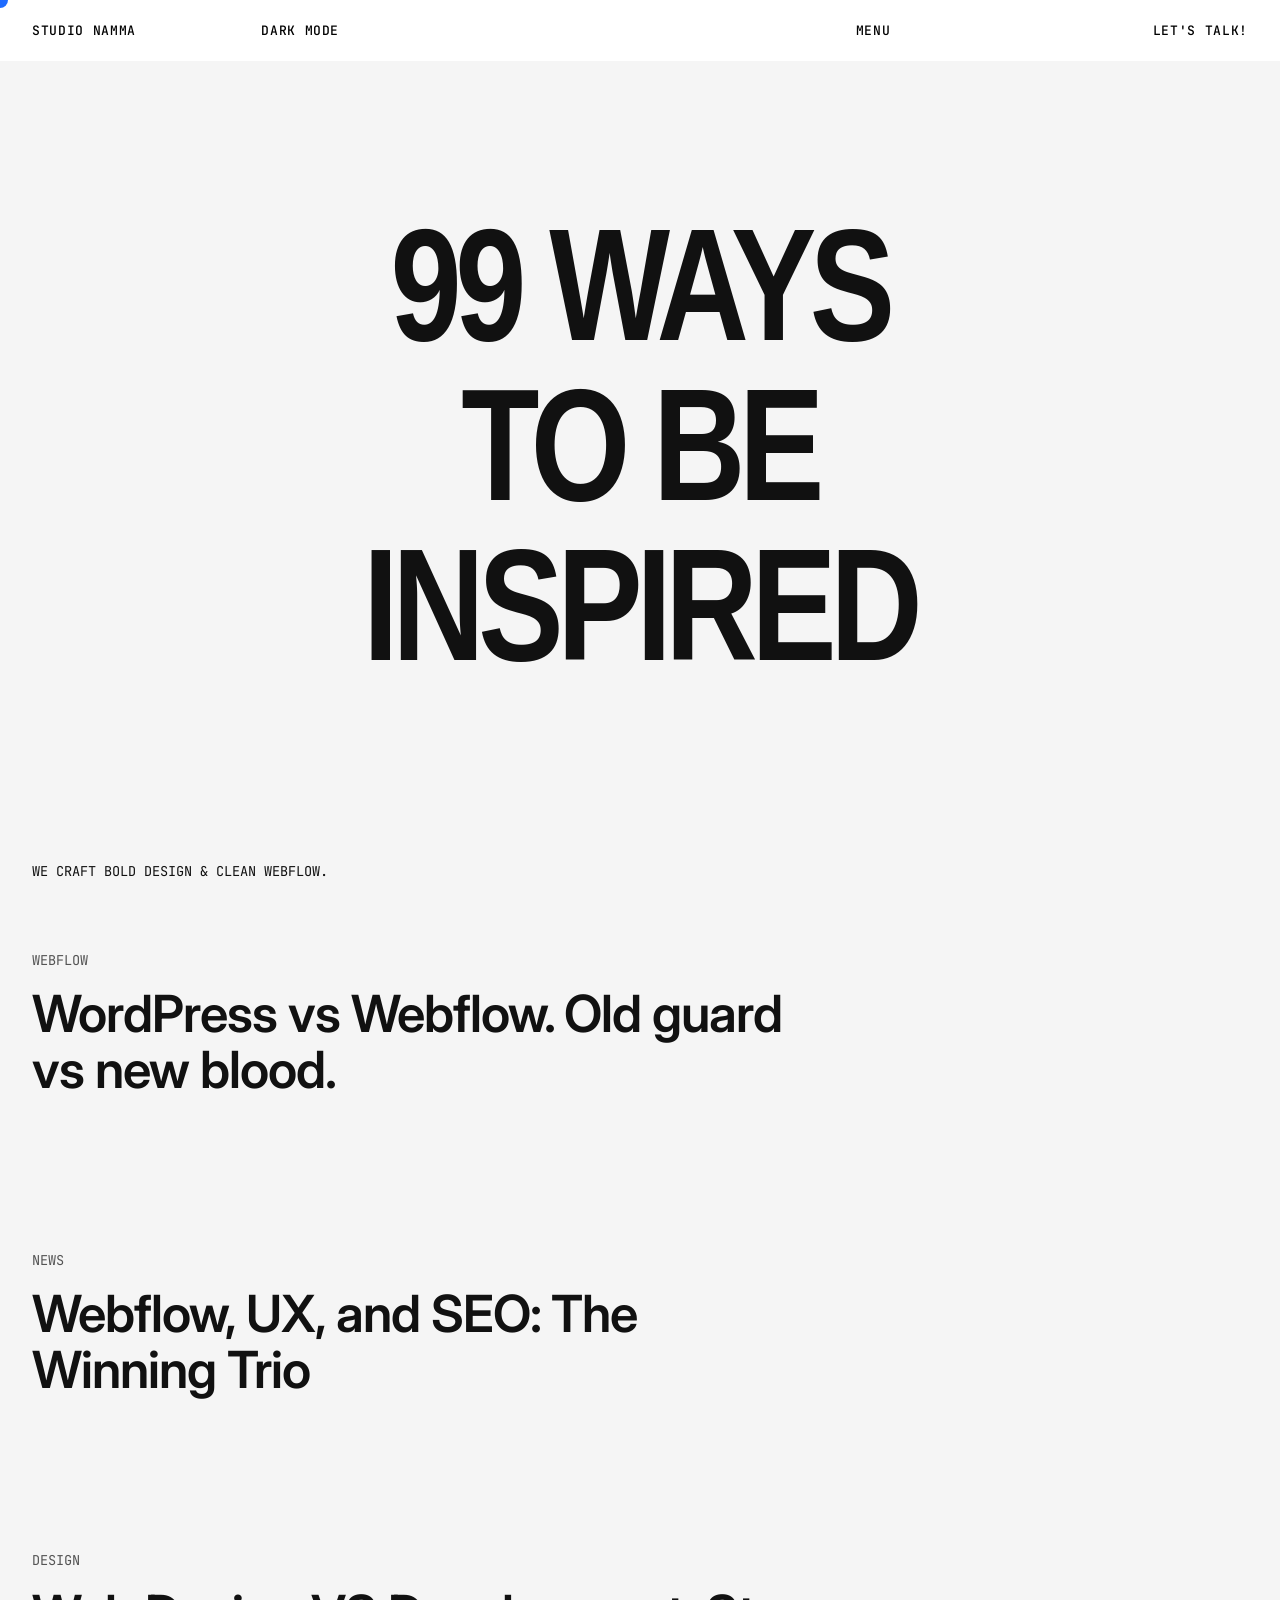
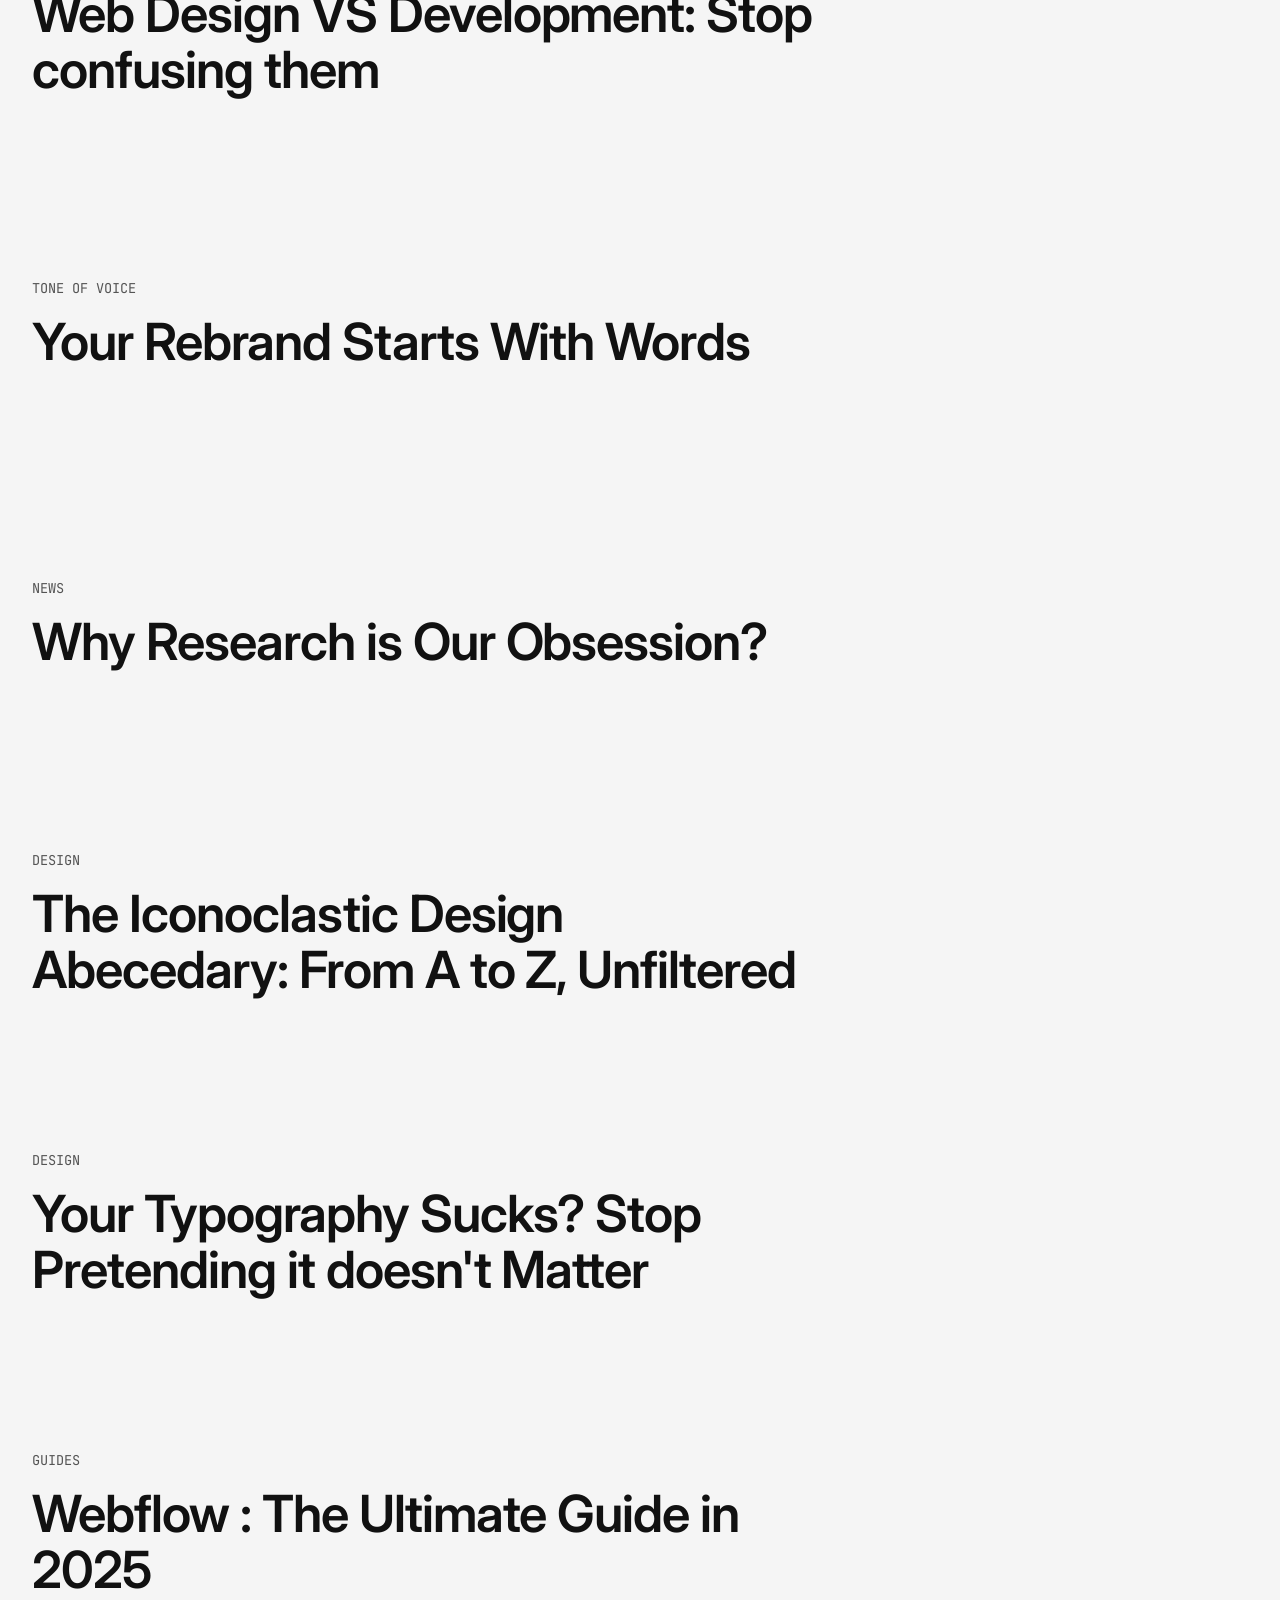
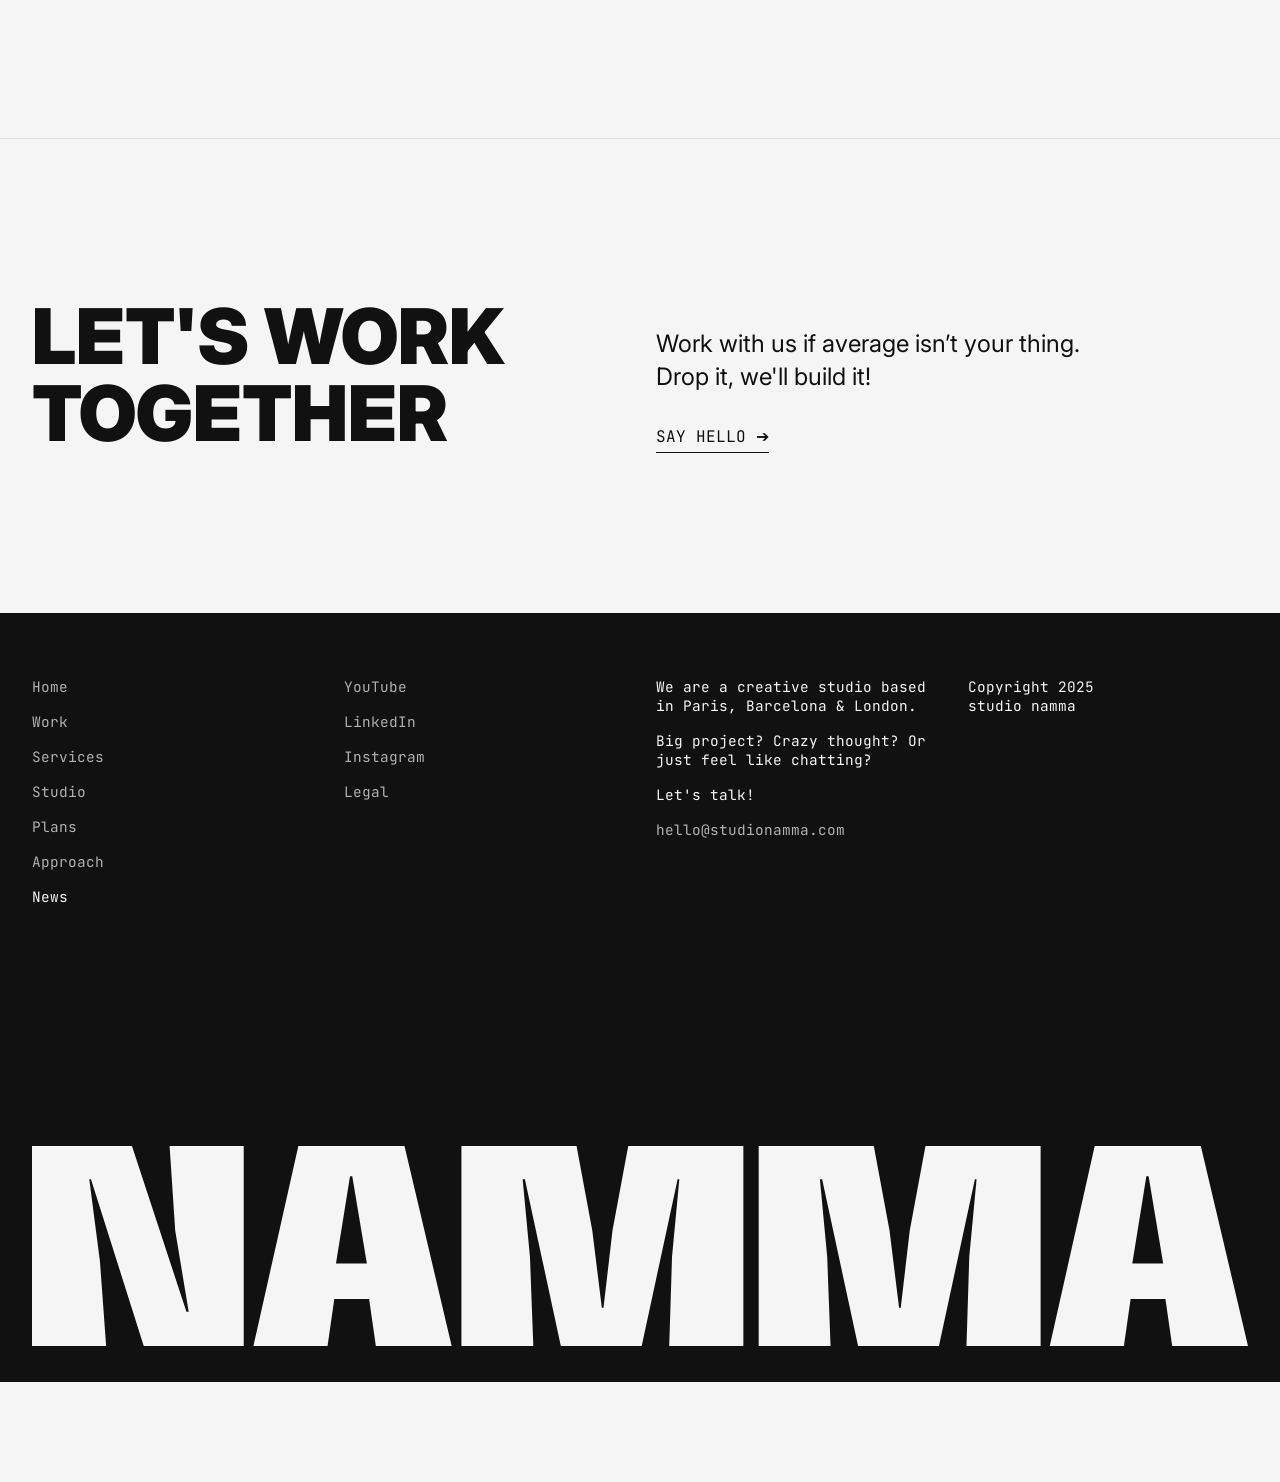
==== commit 6479bf6a: "Update navigation and page styling" ====
--- a/news/index.html
+++ b/news/index.html
@@ -6,21 +6,33 @@
     <title>News & Knowledge | Studio Namma</title>
     <link rel="stylesheet" href="style.css">
     <link rel="stylesheet" href="../nav.css">
-    <link rel="stylesheet" href="../footer.css">
     <link href="https://fonts.googleapis.com/css2?family=Inter:wght@400;600;900&family=JetBrains+Mono:wght@400;700&display=swap" rel="stylesheet">
 </head>
 <body data-theme="light">
     <div class="cursor"></div>
     <nav class="navbar">
-        <div class="nav-left">
-            <a href="../index.html" class="brand logo-mono hover-link">Studio Namma</a>
-            <button id="theme-toggle" class="brand hover-link">Dark  mode</button>
+        <div class="nav-col nav-col-brand">
+            <a href="../index.html" class="nav-item nav-brand hover-link">
+                STUDIO NAMMA
+            </a>
         </div>
-        <div class="nav-middle">
-            <button id="menu-toggle" class="brand hover-link">Menu</button>
+
+        <div class="nav-col nav-col-theme">
+            <button id="theme-toggle" class="nav-item nav-theme hover-link" aria-label="Toggle dark mode">
+                DARK MODE
+            </button>
         </div>
-        <div class="nav-right">
-            <button class="brand hover-link">Let's talk!</button>
+
+        <div class="nav-col nav-col-menu">
+            <button id="menu-toggle" class="nav-item nav-menu hover-link" aria-label="Open menu">
+                MENU
+            </button>
+        </div>
+
+        <div class="nav-col nav-col-talk">
+            <a href="mailto:hello@studionamma.com" class="nav-item nav-talk hover-link">
+                LET'S TALK!
+            </a>
         </div>
     </nav>
 
@@ -87,199 +99,52 @@
             
         </div>
     </main>
-    <!-- =========================
-         LET'S WORK TOGETHER
-    ========================== -->
-
-    <section class="section_cta">
-
-        <div class="cta_container">
-
-            <div class="cta_heading_wrapper">
-                <h2 class="cta_heading">LET'S WORK</h2>
-                <div class="cta_heading_line_2">
-                    <div class="cta_visual">
-                        <video autoplay loop muted playsinline>
-                            <source src="https://cdn.prod.website-files.com/679cb9cacf00799ba4b4c985%2F68dfa249c8ad1d2624abf3d5_Footer-Service-designV2-transcode.mp4" type="video/mp4">
-                        </video>
-                    </div>
-                    <h2 class="cta_heading">TOGETHER</h2>
-                </div>
+    <section class="cta-section">
+        <h2 class="cta-title">Let's work<br>together</h2>
+        <div class="cta-content">
+            <p>Work with us if average isn’t your thing.<br>Drop it, we'll build it!</p>
+            <a href="#" class="cta-button hover-link">say hello ➔</a>
+        </div>
+    </section>
+    <footer class="footer">
+        <div class="footer-links">
+            <div class="footer-col">
+                <a href="../index.html" class="hover-link">Home</a>
+                <a href="../work/work.html" class="hover-link">Work</a>
+                <a href="../index.html" class="hover-link">Services</a>
+                <a href="../index.html" class="hover-link">Studio</a>
+                <a href="#" class="hover-link">Plans</a>
+                <a href="../index.html" class="hover-link">Approach</a>
+                <a href="#" class="active hover-link">News</a>
             </div>
-
-            <div class="cta_content">
-                <p>
-                    Work with us if average isn't your thing.<br>
-                    Drop it, we'll build it!
-                </p>
-
-                <a href="mailto:hello@studionamma.com" class="say_hello_btn hover-link">
-                    <span>SAY HELLO</span>
-                    <span class="arrow">&rarr;</span>
-                </a>
+            <div class="footer-col">
+                <a href="#" class="hover-link">YouTube</a>
+                <a href="#" class="hover-link">LinkedIn</a>
+                <a href="#" class="hover-link">Instagram</a>
+                <a href="#" class="hover-link">Legal</a>
             </div>
-
+            <div class="footer-col">
+                <p>We are a creative studio based in Paris, Barcelona & London.</p>
+                <p>Big project? Crazy thought? Or just feel like chatting?</p>
+                <p>Let's talk!</p>
+                <a href="mailto:hello@studionamma.com" class="hover-link">hello@studionamma.com</a>
+            </div>
+            <div class="footer-col">
+                <p>Copyright 2025<br>studio namma</p>
+            </div>
         </div>
-
-        <!-- 6 FOOTER VIDEO THUMBNAILS -->
-        <div class="cta_thumbs_grid">
-
-            <div class="cta_thumb_video">
-                <video autoplay loop muted playsinline>
-                    <source src="https://cdn.prod.website-files.com/679cb9cacf00799ba4b4c985%2F68dfa249c8ad1d2624abf3d5_Footer-Service-designV2-transcode.mp4" type="video/mp4">
-                </video>
-            </div>
-
-            <div class="cta_thumb_video">
-                <video autoplay loop muted playsinline>
-                    <source src="https://cdn.prod.website-files.com/679cb9cacf00799ba4b4c985%2F68dfa1926bb2adbd4315d488_Zefir%20footerV2-transcode.mp4" type="video/mp4">
-                </video>
-            </div>
-
-            <div class="cta_thumb_video">
-                <video autoplay loop muted playsinline>
-                    <source src="https://cdn.prod.website-files.com/679cb9cacf00799ba4b4c985%2F68dfa2440a49684a10b9e055_FOOTER%20-%20BRANDINGV2-transcode.mp4" type="video/mp4">
-                </video>
-            </div>
-
-            <div class="cta_thumb_video">
-                <video autoplay loop muted playsinline>
-                    <source src="https://cdn.prod.website-files.com/679cb9cacf00799ba4b4c985%2F68dfa20fc54b7796aaa5edf6_SILVR-Video%201%20footersV3-transcode.mp4" type="video/mp4">
-                </video>
-            </div>
-
-            <div class="cta_thumb_video">
-                <video autoplay loop muted playsinline>
-                    <source src="https://cdn.prod.website-files.com/679cb9cacf00799ba4b4c985%2F68dfa0feb2681e0616dc3b3a_Footer-supercomics-transcode.mp4" type="video/mp4">
-                </video>
-            </div>
-
-            <div class="cta_thumb_video">
-                <video autoplay loop muted playsinline>
-                    <source src="https://cdn.prod.website-files.com/679cb9cacf00799ba4b4c985%2F68dfa22f852959114b6c7b56_OSOL-COVER-footer-V2-transcode.mp4" type="video/mp4">
-                </video>
-            </div>
-
-        </div>
-
-    </section>
-
-    <!-- =========================
-         FOOTER SECTION
-    ========================== -->
-
-    <footer class="footer-section">
-
-        <div class="footer-content">
-
-            <!-- LEFT COLUMN -->
-            <div class="footer-left">
-
-                <div class="footer-nav-list">
-                    <a href="../index.html" class="hover-link">HOME</a>
-                    <a href="../work/work.html" class="hover-link">WORK</a>
-                    <a href="#" class="hover-link">SERVICES</a>
-                    <a href="#" class="hover-link">STUDIO</a>
-                    <a href="../plans-Studio-Nama/index.html" class="hover-link">PLANS</a>
-                    <a href="#" class="hover-link">APPROACH</a>
-                    <a href="#" class="hover-link active">NEWS</a>
-                </div>
-
-                <div class="footer-social-list">
-                    <a href="https://youtube.com" target="_blank" rel="noopener noreferrer" class="hover-link">YOUTUBE</a>
-                    <a href="https://linkedin.com" target="_blank" rel="noopener noreferrer" class="hover-link">LINKEDIN</a>
-                    <a href="https://instagram.com" target="_blank" rel="noopener noreferrer" class="hover-link">INSTAGRAM</a>
-                    <a href="#" class="hover-link">LEGAL</a>
-                    <a href="#" class="hover-link">SITE EN FRANÇAIS</a>
-                </div>
-
-            </div>
-
-            <!-- RIGHT COLUMN -->
-            <div class="footer-right">
-
-                <div class="footer-info-block">
-                    <p>WE ARE A CREATIVE STUDIO BASED IN PARIS,<br>BARCELONA & LONDON.</p>
-                </div>
-
-                <div class="footer-info-block">
-                    <p>BIG PROJECT? CRAZY THOUGHT? OR JUST FEEL<br>LIKE CHATTING?</p>
-                </div>
-
-                <div class="footer-info-block">
-                    <p class="talk-heading">LET'S TALK!</p>
-                    <a href="mailto:hello@studionamma.com" class="footer-email-link hover-link">HELLO@STUDIONAMMA.COM</a>
-                </div>
-
-                <div class="footer-info-block copyright-block">
-                    <p>COPYRIGHT 2025<br>STUDIO NAMMA</p>
-                </div>
-
-            </div>
-
-        </div>
-
-        <!-- GROWING NAMMA LOGO -->
-        <div class="footer-logo-container">
-            <svg
-                id="namma-logo"
-                width="100%"
-                viewBox="0 0 1472 475"
-                preserveAspectRatio="none"
-                fill="none"
-                xmlns="http://www.w3.org/2000/svg">
-
-                <path
-                    d="M0 0H121.01L186.954 393.455H189.673L173.357 200.465L166.559 0H256.297V475H135.286L71.3823 78.8269H69.3428L82.2596 274.535L89.7378 475H0V0Z"
-                    fill="currentColor" />
-
-                <path
-                    d="M268.04 475L322.426 0H450.914L508.02 475H416.243L408.085 363.555H365.935L357.777 475H268.04ZM367.975 279.292H405.366L387.69 72.0315H384.971L367.975 279.292Z"
-                    fill="currentColor" />
-
-                <path
-                    d="M519.832 475V0H659.198L678.233 200.465L689.79 383.941H691.83L702.707 200.465L721.742 0H861.108V475H771.37L774.769 262.983L783.607 78.8269H781.567L738.058 475H640.162L596.653 78.8269H593.934L602.772 262.983L606.851 475H519.832Z"
-                    fill="currentColor" />
-
-                <path
-                    d="M879.665 475V0H1019.03L1038.07 200.465L1049.62 383.941H1051.66L1062.54 200.465L1081.57 0H1220.94V475H1131.2L1134.6 262.983L1143.44 78.8269H1141.4L1097.89 475H999.995L956.486 78.8269H953.767L962.604 262.983L966.683 475H879.665Z"
-                    fill="currentColor" />
-
-                <path
-                    d="M1232.02 475L1286.41 0H1414.89L1472 475H1380.22L1372.06 363.555H1329.92L1321.76 475H1232.02ZM1331.95 279.292H1369.35L1351.67 72.0315H1348.95L1331.95 279.292Z"
-                    fill="currentColor" />
-
+        <div class="footer-logo">
+            <svg id="namma-logo" width="100%" viewBox="0 0 1472 475" preserveAspectRatio="none" fill="none" xmlns="http://www.w3.org/2000/svg">
+                <path d="M0 0H121.01L186.954 393.455H189.673L173.357 200.465L166.559 0H256.297V475H135.286L71.3823 78.8269H69.3428L82.2596 274.535L89.7378 475H0V0Z" fill="currentColor"/>
+                <path d="M268.04 475L322.426 0H450.914L508.02 475H416.243L408.085 363.555H365.935L357.777 475H268.04ZM367.975 279.292H405.366L387.69 72.0315H384.971L367.975 279.292Z" fill="currentColor"/>
+                <path d="M519.832 475V0H659.198L678.233 200.465L689.79 383.941H691.83L702.707 200.465L721.742 0H861.108V475H771.37L774.769 262.983L783.607 78.8269H781.567L738.058 475H640.162L596.653 78.8269H593.934L602.772 262.983L606.851 475H519.832Z" fill="currentColor"/>
+                <path d="M879.665 475V0H1019.03L1038.07 200.465L1049.62 383.941H1051.66L1062.54 200.465L1081.57 0H1220.94V475H1131.2L1134.6 262.983L1143.44 78.8269H1141.4L1097.89 475H999.995L956.486 78.8269H953.767L962.604 262.983L966.683 475H879.665Z" fill="currentColor"/>
+                <path d="M1232.02 475L1286.41 0H1414.89L1472 475H1380.22L1372.06 363.555H1329.92L1321.76 475H1232.02ZM1331.95 279.292H1369.35L1351.67 72.0315H1348.95L1331.95 279.292Z" fill="currentColor"/>
             </svg>
         </div>
-
     </footer>
 
-    <!-- =========================
-         FIXED BOTTOM BAR (CLOCK & LOCATION)
-    ========================== -->
-
-    <div class="fixed-bottom-bar">
-        <div class="bottom-bar-left">
-            <span>STUDIO NAMMA</span>
-        </div>
-        <div class="bottom-bar-right">
-            <span>LOS ANGELES, CA</span>
-            <span id="live-time">12:00:00</span>
-        </div>
-    </div>
-
-    <!-- =========================
-         FLOATING WHATSAPP BUTTON
-    ========================== -->
-
-    <a href="https://wa.me/yourphonenumber" class="floating-whatsapp" target="_blank" rel="noopener noreferrer" aria-label="Contact on WhatsApp">
-        <svg viewBox="0 0 24 24" width="22" height="22" fill="currentColor">
-            <path d="M.057 24l1.687-6.163c-1.041-1.804-1.588-3.849-1.587-5.946.003-6.556 5.338-11.891 11.893-11.891 3.181.001 6.167 1.24 8.413 3.488 2.245 2.248 3.481 5.236 3.48 8.414-.003 6.557-5.338 11.892-11.893 11.892-1.99-.001-3.951-.5-5.688-1.448l-6.305 1.654zm6.597-3.807c1.676.995 3.276 1.591 5.392 1.592 5.448 0 9.886-4.434 9.889-9.885.002-5.462-4.415-9.89-9.881-9.892-5.452 0-9.887 4.434-9.889 9.884-.001 2.225.651 3.891 1.746 5.634l-.999 3.648 3.742-.981zm11.387-5.464c-.074-.124-.272-.198-.57-.347-.297-.149-1.758-.868-2.031-.967-.272-.099-.47-.149-.669.149-.198.297-.768.967-.941 1.165-.173.198-.347.223-.644.074-.297-.149-1.255-.462-2.39-1.475-.883-.788-1.48-1.761-1.653-2.059-.173-.297-.018-.458.13-.606.134-.133.297-.347.446-.521.151-.172.2-.296.3-.495.099-.198.05-.372-.025-.521-.075-.148-.669-1.611-.916-2.206-.242-.579-.487-.501-.669-.51l-.57-.01c-.198 0-.52.074-.792.372s-1.04 1.016-1.04 2.479 1.065 2.876 1.213 3.074c.149.198 2.095 3.2 5.076 4.487.709.306 1.263.489 1.694.626.712.226 1.36.194 1.872.118.571-.085 1.758-.719 2.006-1.413.248-.695.248-1.29.173-1.414z"/>
-        </svg>
-    </a>
-
     <script src="../navbar.js"></script>
-    <script src="../footer.js"></script>
     <script src="script (1).js"></script>
 </body>
 </html>
--- a/news/style.css
+++ b/news/style.css
@@ -1,222 +1,283 @@
-:root {
-    --bg-color: #f5f5f5;
-    --text-color: #111111;
-    --font-sans: 'Inter', sans-serif;
-    --font-mono: 'JetBrains Mono', monospace;
-}
-
-[data-theme="dark"] {
-    --bg-color: #111111;
-    --text-color: #e4e4e4;
-}
-
-* {
-    margin: 0;
-    padding: 0;
-    box-sizing: border-box;
-    
-}
-
-body {
-    background-color: var(--bg-color);
-    color: var(--text-color);
-    font-family: var(--font-sans);
-    overflow-x: hidden;
-    transition: background-color 0.3s ease, color 0.3s ease;
-    cursor: default;
-    padding-bottom: 100px; /* Prevents content from being hidden behind the footer */
-}
-
-a, button {
-    cursor: pointer;
-    background: none;
-    border: none;
-    color: inherit;
-    font: inherit;
-    text-decoration: none;
-}
-.cursor {
-    position: fixed;
-    top: 0;
-    left: 0;
-    width: 16px;
-    height: 16px;
-    background: #1E6BFF;   /* Blue cursor */
-    border-radius: 50%;
-    pointer-events: none;
-    transform: translate(-50%, -50%);
-    transition: width 0.2s ease,
-                height 0.2s ease,
-                background-color 0.3s ease;
-    z-index: 9999;
-}
-
-.cursor.hovered {
-    width: 16px;
-    height: 16px;
-    /* background-color: #ffffff; */
-    /* mix-blend-mode: difference; */
-}
-.navbar {
-    display: flex;
-    justify-content: space-between;
-    align-items: center;
-      padding: 1rem 1.5rem;
-    font-family: var(--font-mono);
-    text-transform: uppercase;
-    font-size: 0.9rem;
-    position: fixed;
-    top: 0;
-    left: 0;
-    right: 0;
-    z-index: 100;
-    mix-blend-mode: difference;
-    color: #fff;
-}
-
-.nav-left {
-    display: flex;
-    gap: 2rem;
-}
-
-.logo-mono {
-    font-weight: 700;
-}
-.hero {
-    height: 90vh;
-    display: flex;
-    flex-direction: column;
-    justify-content: center;
-    align-items: center;
-    position: relative;
-    
-    padding-top: 5rem; 
-}
-
-.hero-content {
-    position: relative;
-}
-
-.hero-title {
-    font-size: clamp(4rem, 10vw, 10rem);
-    font-weight: 900;
-    line-height: 1;
-    text-align: center;
-    letter-spacing: -0.05em;
-    text-transform: uppercase;
-        transform: scaleY(1.25);
-       font-family: "Mixtape Extra Condensed", sans-serif;
-}
-
-.hero-gif {
-    position: absolute;
-    background-size: cover;
-    background-position: center;
-    border-radius: 8px;
-    z-index: 10;
-    pointer-events: none;
-       width: 230px;
-    height: 130px;
-}
-
-.hero-gif-1 {
-    /* width: 280px;
-    height: 160px; */
-    top: 60%;
-    left: 1%;
-    transform: translateY(-50%);
-    background-image: url('https://cdn.prod.website-files.com/679cb9cacf00799ba4b4c985/6874e13b574359e627e54456_home%20alone%20GIF.gif');
-}
-
-.hero-gif-2 {
-    /* width: 280px;
-    height: 160px; */
-    top: 15%;
-    right: 1%;
-    top: 18%;
-    background-image: url('https://cdn.prod.website-files.com/679cb9cacf00799ba4b4c985/6874e1621d9dbf384288d9aa_Severance%20Lumon%20GIF.gif');
-}
-
-.hero-gif-3 {
-    /* width: 280px;
-    height: 160px; */
-    bottom: -10%;
-    right: 12%;
-    background-image: url('https://cdn.prod.website-files.com/679cb9cacf00799ba4b4c985/6874e5008d1c01696a043721_barbie.gif');
-}
-
-.scroll-indicator {
-    position: fixed;
-    bottom: 20px;
-    left: 180px;
-    transform: translateX(-50%);
-    z-index: 1000;
-    pointer-events: none;
-    font-family: var(--font-mono);
-    text-transform: uppercase;
-    font-size: 0.85rem;
-}.news-section{
-    max-width:1500px;
-    margin:auto;
-    padding:4rem 2rem;
-}
-
-.news-grid {
-    display: flex;
-    flex-direction: column;
-    gap: 0;
-}.news-card{
-    position: relative;
-    overflow: visible;
-    display: flex;
-    flex-direction: column;
-    justify-content: center;
-   padding: 2.2rem 0;
-    min-height: 300px;
-      border-top: none;
-    transition: transform .3s ease;
-}
-.news-card:hover{
-    transform: none;
-}
-
-.news-tag{
-    font-family: var(--font-mono);
-    font-size: .85rem;
-    text-transform: uppercase;
-    opacity: .7;
-    margin-bottom: 1rem;
-}
-
-.news-heading{
-    font-family: var(--font-sans);
-    font-size: clamp(2rem,4vw,4rem);
-    font-weight:600;
-    line-height:1.1;
-    letter-spacing:-.02em;
-    max-width:65%;
-    z-index:2;
-     margin-bottom:0;
-}
-.news-visual{
-    position:absolute;
-    right:0;
-    top:50%;
-    transform:translateY(-50%);
-    width:260px;
-    height:160px;
-    background-size:cover;
-    background-position:center;
-    background-repeat:no-repeat;
-    border-radius:8px;
-    z-index:5;
-}
-
-@media (max-width: 768px) {
-    .nav-left { gap: 1rem; }
-
-    .news-heading { max-width: 100%; }
-    .news-card:hover { transform: none; }
-    .news-visual { display: none; }
-}
-+:root {
+    --bg-color: #f5f5f5;
+    --text-color: #111111;
+    --font-sans: 'Inter', sans-serif;
+    --font-mono: 'JetBrains Mono', monospace;
+}
+
+[data-theme="dark"] {
+    --bg-color: #111111;
+    --text-color: #e4e4e4;
+}
+
+* {
+    margin: 0;
+    padding: 0;
+    box-sizing: border-box;
+    
+}
+
+body {
+    background-color: var(--bg-color);
+    color: var(--text-color);
+    font-family: var(--font-sans);
+    overflow-x: hidden;
+    transition: background-color 0.3s ease, color 0.3s ease;
+    cursor: default;
+    padding-bottom: 100px; /* Prevents content from being hidden behind the footer */
+}
+
+a, button {
+    cursor: pointer;
+    background: none;
+    border: none;
+    color: inherit;
+    font: inherit;
+    text-decoration: none;
+}
+.cursor {
+    position: fixed;
+    top: 0;
+    left: 0;
+    width: 16px;
+    height: 16px;
+    background: #1E6BFF;   /* Blue cursor */
+    border-radius: 50%;
+    pointer-events: none;
+    transform: translate(-50%, -50%);
+    transition: width 0.2s ease,
+                height 0.2s ease,
+                background-color 0.3s ease;
+    z-index: 9999;
+}
+
+.cursor.hovered {
+    width: 16px;
+    height: 16px;
+    /* background-color: #ffffff; */
+    /* mix-blend-mode: difference; */
+}
+.logo-mono {
+    font-weight: 700;
+}
+.hero {
+    height: 90vh;
+    display: flex;
+    flex-direction: column;
+    justify-content: center;
+    align-items: center;
+    position: relative;
+    
+    padding-top: 5rem; 
+}
+
+.hero-content {
+    position: relative;
+}
+
+.hero-title {
+    font-size: clamp(4rem, 10vw, 10rem);
+    font-weight: 900;
+    line-height: 1;
+    text-align: center;
+    letter-spacing: -0.05em;
+    text-transform: uppercase;
+        transform: scaleY(1.25);
+       font-family: "Mixtape Extra Condensed", sans-serif;
+}
+
+.hero-gif {
+    position: absolute;
+    background-size: cover;
+    background-position: center;
+    border-radius: 8px;
+    z-index: 10;
+    pointer-events: none;
+       width: 230px;
+    height: 130px;
+}
+
+.hero-gif-1 {
+    /* width: 280px;
+    height: 160px; */
+    top: 60%;
+    left: 1%;
+    transform: translateY(-50%);
+    background-image: url('https://cdn.prod.website-files.com/679cb9cacf00799ba4b4c985/6874e13b574359e627e54456_home%20alone%20GIF.gif');
+}
+
+.hero-gif-2 {
+    /* width: 280px;
+    height: 160px; */
+    top: 15%;
+    right: 1%;
+    top: 18%;
+    background-image: url('https://cdn.prod.website-files.com/679cb9cacf00799ba4b4c985/6874e1621d9dbf384288d9aa_Severance%20Lumon%20GIF.gif');
+}
+
+.hero-gif-3 {
+    /* width: 280px;
+    height: 160px; */
+    bottom: -10%;
+    right: 12%;
+    background-image: url('https://cdn.prod.website-files.com/679cb9cacf00799ba4b4c985/6874e5008d1c01696a043721_barbie.gif');
+}
+
+.scroll-indicator {
+    position: fixed;
+    bottom: 20px;
+    left: 180px;
+    transform: translateX(-50%);
+    z-index: 1000;
+    pointer-events: none;
+    font-family: var(--font-mono);
+    text-transform: uppercase;
+    font-size: 0.85rem;
+}.news-section{
+    max-width:1500px;
+    margin:auto;
+    padding:4rem 2rem;
+}
+
+.news-grid {
+    display: flex;
+    flex-direction: column;
+    gap: 0;
+}.news-card{
+    position: relative;
+    overflow: visible;
+    display: flex;
+    flex-direction: column;
+    justify-content: center;
+   padding: 2.2rem 0;
+    min-height: 300px;
+      border-top: none;
+    transition: transform .3s ease;
+}
+.news-card:hover{
+    transform: none;
+}
+
+.news-tag{
+    font-family: var(--font-mono);
+    font-size: .85rem;
+    text-transform: uppercase;
+    opacity: .7;
+    margin-bottom: 1rem;
+}
+
+.news-heading{
+    font-family: var(--font-sans);
+    font-size: clamp(2rem,4vw,4rem);
+    font-weight:600;
+    line-height:1.1;
+    letter-spacing:-.02em;
+    max-width:65%;
+    z-index:2;
+     margin-bottom:0;
+}
+.news-visual{
+    position:absolute;
+    right:0;
+    top:50%;
+    transform:translateY(-50%);
+    width:260px;
+    height:160px;
+    background-size:cover;
+    background-position:center;
+    background-repeat:no-repeat;
+    border-radius:8px;
+    z-index:5;
+}
+.cta-section {
+    padding: 10rem 2rem;
+    display: grid;
+    grid-template-columns: 1fr 1fr;
+    gap: 2rem;
+    max-width: 1400px;
+    margin: 0 auto;
+    border-top: 1px solid rgba(128, 128, 128, 0.2);
+}
+
+.cta-title {
+    font-size: clamp(3rem, 6vw, 6rem);
+    font-weight: 900;
+    line-height: 1;
+    text-transform: uppercase;
+}
+
+.cta-content {
+    display: flex;
+    flex-direction: column;
+    justify-content: flex-end;
+    align-items: flex-start;
+    gap: 2rem;
+    font-size: 1.5rem;
+    line-height: 1.4;
+}
+
+.cta-button {
+    font-family: var(--font-mono);
+    text-transform: uppercase;
+    font-size: 1rem;
+    border-bottom: 1px solid currentColor;
+    padding-bottom: 0.2rem;
+}
+.footer {
+    padding: 4rem 2rem 2rem 2rem;
+    background-color: var(--text-color);
+    color: var(--bg-color);
+    display: flex;
+    flex-direction: column;
+    gap: 15rem;
+}
+
+.footer-links {
+    display: grid;
+    grid-template-columns: repeat(4, 1fr);
+    gap: 2rem;
+    font-family: var(--font-mono);
+    font-size: 0.9rem;
+    will-change: transform;
+}
+
+.footer-col {
+    display: flex;
+    flex-direction: column;
+    gap: 1rem;
+}
+
+.footer-col a {
+    opacity: 0.7;
+    transition: opacity 0.2s ease;
+}
+
+.footer-col a:hover, .footer-col a.active {
+    opacity: 1;
+}
+
+.footer-logo {
+    width: 100%;
+    color: var(--bg-color);
+    overflow: visible;
+    margin-top: auto;
+    transform-origin: bottom center;
+    will-change: transform;
+}
+
+#namma-logo {
+    width: 100%;
+    height: 200px; /* Base height */
+}
+@media (max-width: 768px) {
+    .nav-left { gap: 1rem; }
+    .cta-section { grid-template-columns: 1fr; }
+    .footer-links { grid-template-columns: 1fr 1fr; }
+    .news-heading { max-width: 100%; }
+    .news-card:hover { transform: none; }
+    .news-visual { display: none; }
+}
+
+@media (max-width: 480px) {
+    .footer-links { grid-template-columns: 1fr; }
+}
--- a/nav.css
+++ b/nav.css
@@ -1,69 +1,178 @@
-@import url('https://fonts.googleapis.com/css2?family=Anton&display=swap');
+@import url('https://fonts.googleapis.com/css2?family=Anton&family=Inter:wght@400;600;900&family=JetBrains+Mono:wght@400;500;700&display=swap');
 
-#navbar, #menu {
-  font-family: 'Franklin Gothic Medium', 'Arial Narrow', Arial, sans-serif;
-}
-#navbar{
-  display:flex;
-  width: 100vw;
-  justify-content: space-between;
-  cursor: pointer;
-  /* background-color: rgba(223, 41, 41); */
-  background-color: rgba(240, 240, 235, 0.95);
-  backdrop-filter: blur(4px);
-  height: 60px;
-  align-items: center;
-  font-size: 13px;
-  letter-spacing: 0.1em;
-  position: fixed;
-  z-index: 100;
-  padding: 0px 20px;
-  list-style-type: none;
-  top: 0px;
-}
-#navbar > p{
-  cursor: pointer;
-}
-#menu{
-  position: fixed;
-  width: 100vw;
-  height: 90vh;
-  background-color: white;
-  list-style-type: none;
-  margin: 0px;
-  display: grid;
-  grid-template-columns: repeat(2,1fr);
-  padding: 20px;
-  top: -100%;
-  transition-duration: 0.3s;
-  z-index: 99;
-}
-#menu>li{
-  font-size: 100px;
-  font-weight: 900;
-}
-#menu.show{
-  top: 9%;
-}
-#bottom-bar {
-  position: fixed;
-  bottom: 0; left: 0;
-  width: 100%;
-  display: flex;
-  justify-content: space-between;
-  align-items: center;
-  padding: 10px 20px;
-  font-size: 11px;
-  letter-spacing: 0.08em;
-  text-transform: uppercase;
-  z-index: 10;
+/* =========================================
+   UNIFIED NAVBAR (WORK, NEWS, PLANS, ETC.)
+========================================= */
+
+.navbar {
+    position: fixed;
+    top: 0;
+    left: 0;
+    width: 100%;
+    z-index: 1000;
+    display: grid;
+    grid-template-columns: 1.35fr 3.5fr 1.75fr auto;
+    align-items: center;
+    padding: 24px 32px;
+    background: #ffffff !important;
+    transition: background-color 0.3s ease;
+    box-sizing: border-box;
 }
 
-body.dark-mode #navbar,
-body.dark-mode #menu {
-  background-color: #111;
-  color: #fff;
+[data-theme="dark"] .navbar {
+    background: #0c0c0c !important;
 }
-body.dark-mode #menu > li a {
-  color: #fff;
+
+.nav-col {
+    display: flex;
+    align-items: center;
+}
+
+.nav-col-talk {
+    justify-content: flex-end;
+}
+
+.nav-item {
+    font-family: 'JetBrains Mono', monospace;
+    font-size: 13px;
+    font-weight: 500;
+    letter-spacing: 0.05em;
+    text-transform: uppercase;
+    color: #000000;
+    background: none;
+    border: none;
+    padding: 0;
+    margin: 0;
+    cursor: pointer;
+    text-decoration: none;
+    display: inline-flex;
+    align-items: center;
+    transition: opacity 0.2s ease, color 0.3s ease;
+    line-height: 1;
+}
+
+[data-theme="dark"] .nav-item {
+    color: #ffffff;
+}
+
+.nav-item:hover {
+    opacity: 0.55;
+}
+
+
+@media (max-width: 900px) {
+    .navbar {
+        grid-template-columns: 1fr 1fr;
+        gap: 16px;
+        padding: 18px 20px;
+    }
+    
+    .nav-col-menu {
+        grid-column: 1;
+    }
+    
+    .nav-col-talk {
+        grid-column: 2;
+    }
+}
+
+@media (max-width: 500px) {
+    .navbar {
+        padding: 16px;
+    }
+    
+    .nav-item {
+        font-size: 11px;
+    }
+}
+
+/* =========================================
+   FULLSCREEN MENU OVERLAY
+========================================= */
+
+#menu {
+    position: fixed;
+    width: 100vw;
+    height: 100vh;
+    background-color: #ffffff;
+    list-style-type: none;
+    margin: 0;
+    display: grid;
+    grid-template-columns: repeat(2, 1fr);
+    padding: 90px 32px 32px 32px;
+    top: -100%;
+    left: 0;
+    transition: top 0.35s cubic-bezier(0.16, 1, 0.3, 1);
+    z-index: 999;
+    font-family: 'Franklin Gothic Medium', 'Arial Narrow', Arial, sans-serif;
+    box-sizing: border-box;
+    overflow-y: auto;
+}
+
+[data-theme="dark"] #menu {
+    background-color: #0c0c0c;
+    color: #ffffff;
+}
+
+#menu > li {
+    font-size: clamp(40px, 7vw, 90px);
+    font-weight: 900;
+    line-height: 1.1;
+    color: inherit;
+}
+
+#menu > li a {
+    color: inherit;
+    text-decoration: none;
+    transition: opacity 0.2s ease;
+}
+
+#menu > li a:hover {
+    opacity: 0.6;
+}
+
+#menu.show {
+    top: 0;
+}
+
+/* =========================================
+   HOMEPAGE DYNAMIC NAVBAR FALLBACK
+========================================= */
+
+#navbar {
+    display: flex;
+    width: 100vw;
+    justify-content: space-between;
+    cursor: pointer;
+    height: 60px;
+    align-items: center;
+    font-size: 13px;
+    letter-spacing: 0.1em;
+    position: fixed;
+    z-index: 1000;
+    padding: 0 20px;
+    list-style-type: none;
+    top: 0;
+    left: 0;
+    font-family: 'Franklin Gothic Medium', 'Arial Narrow', Arial, sans-serif;
+    box-sizing: border-box;
+}
+
+#navbar > p, #navbar > li {
+    cursor: pointer;
+}
+
+#bottom-bar {
+    position: fixed;
+    bottom: 0;
+    left: 0;
+    width: 100%;
+    display: flex;
+    justify-content: space-between;
+    align-items: center;
+    padding: 10px 20px;
+    font-size: 11px;
+    letter-spacing: 0.08em;
+    text-transform: uppercase;
+    z-index: 10;
 }
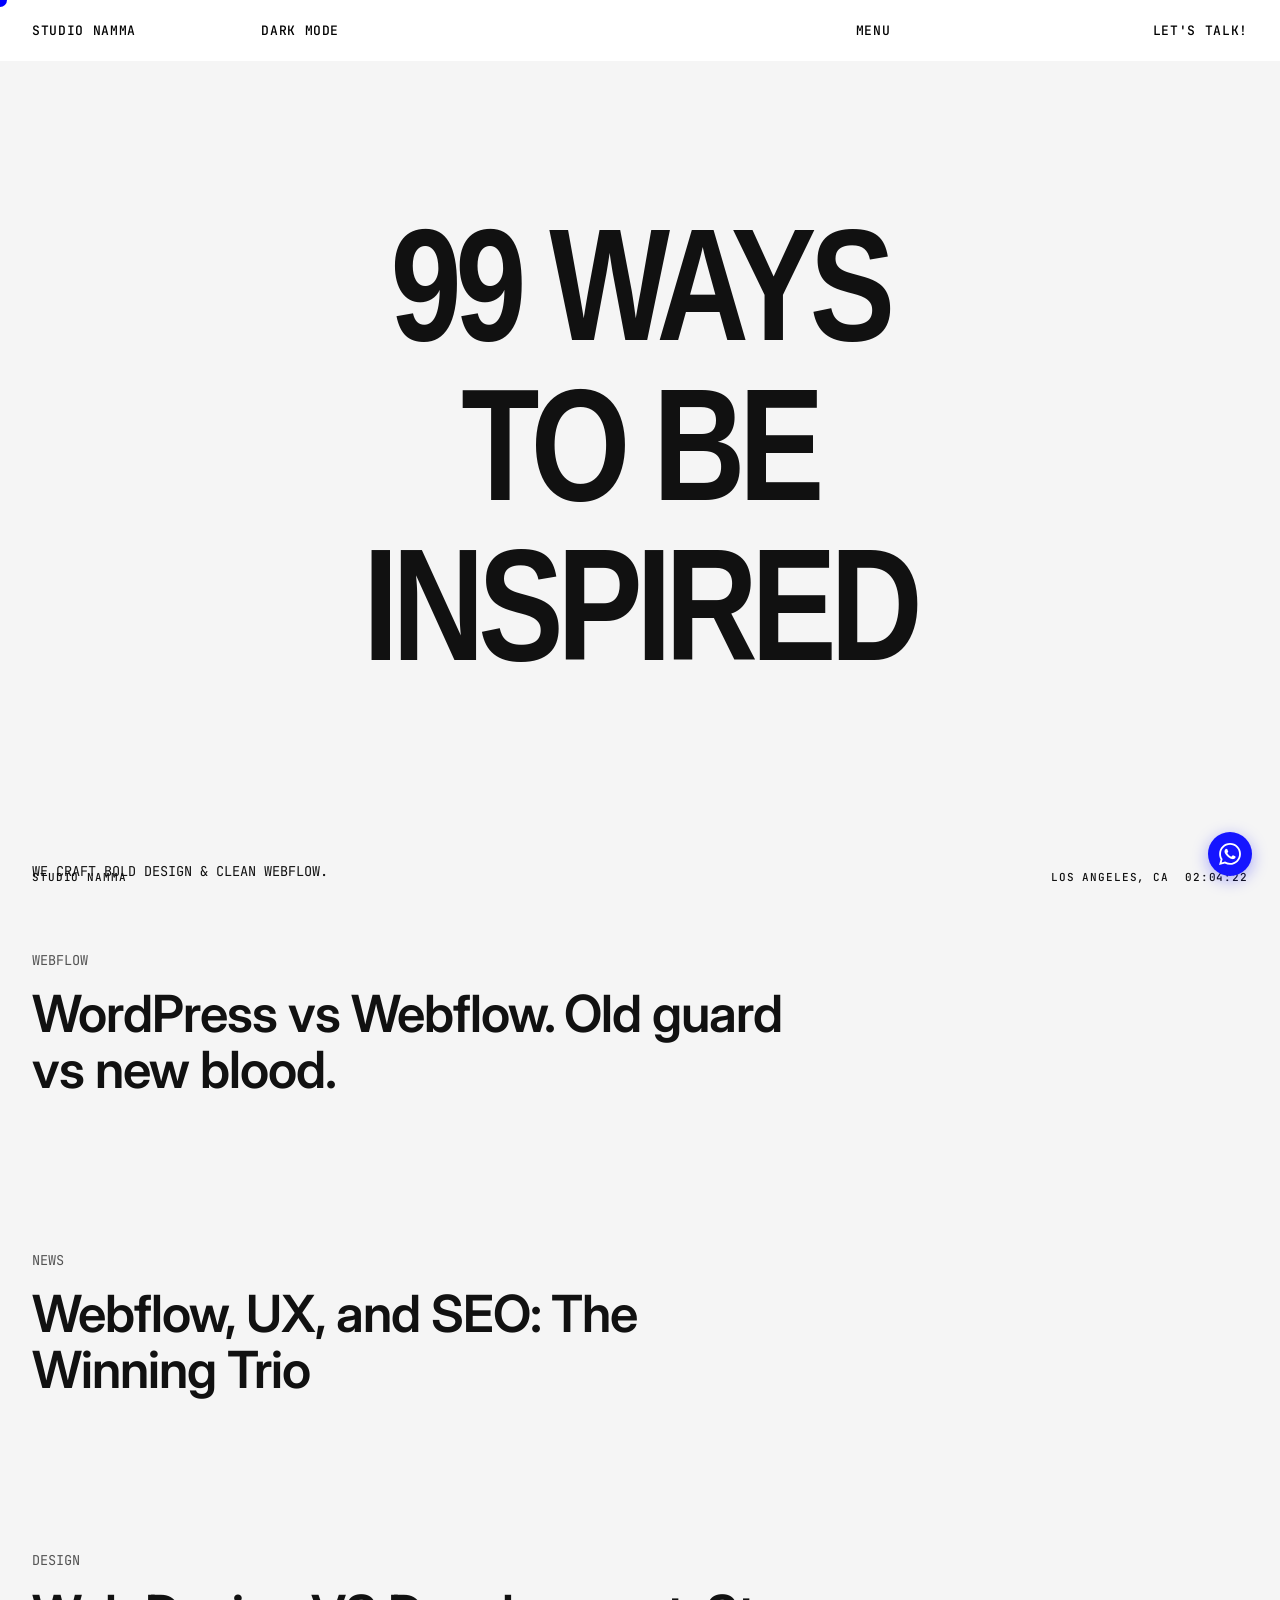
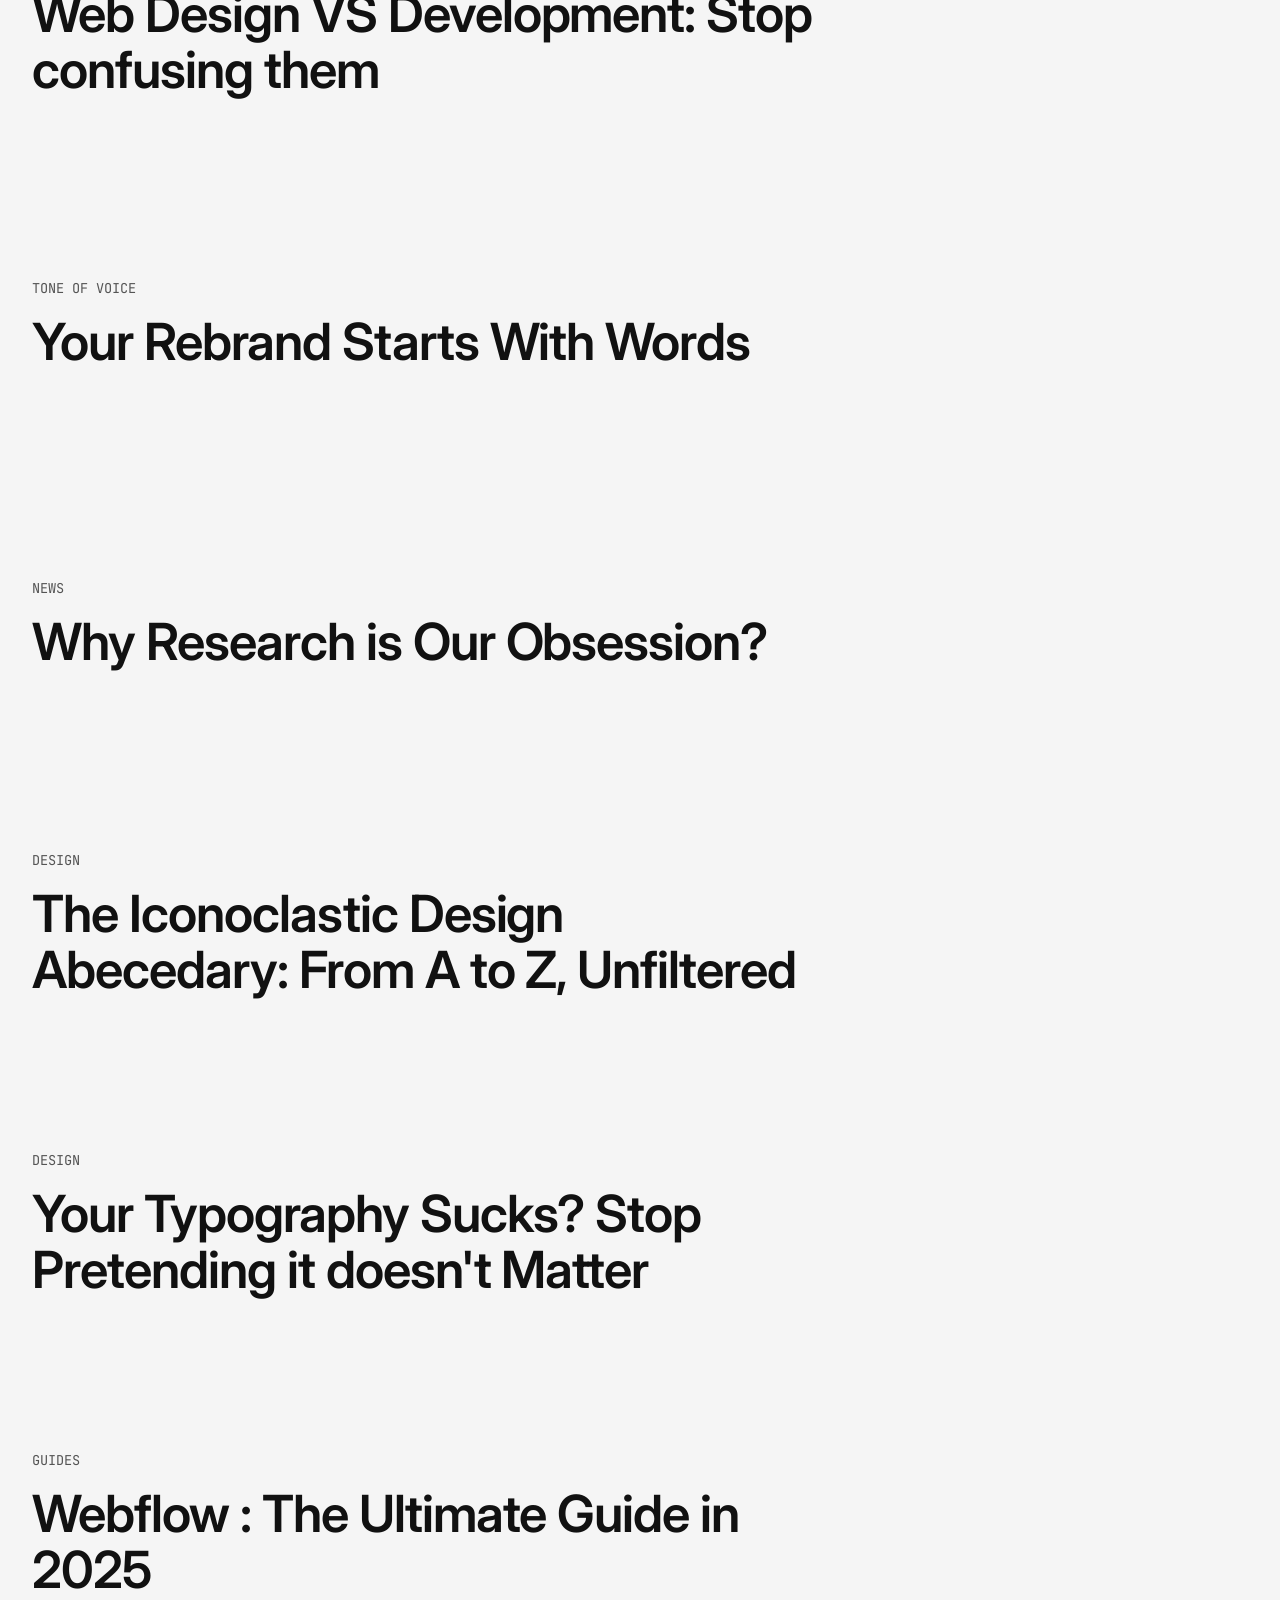
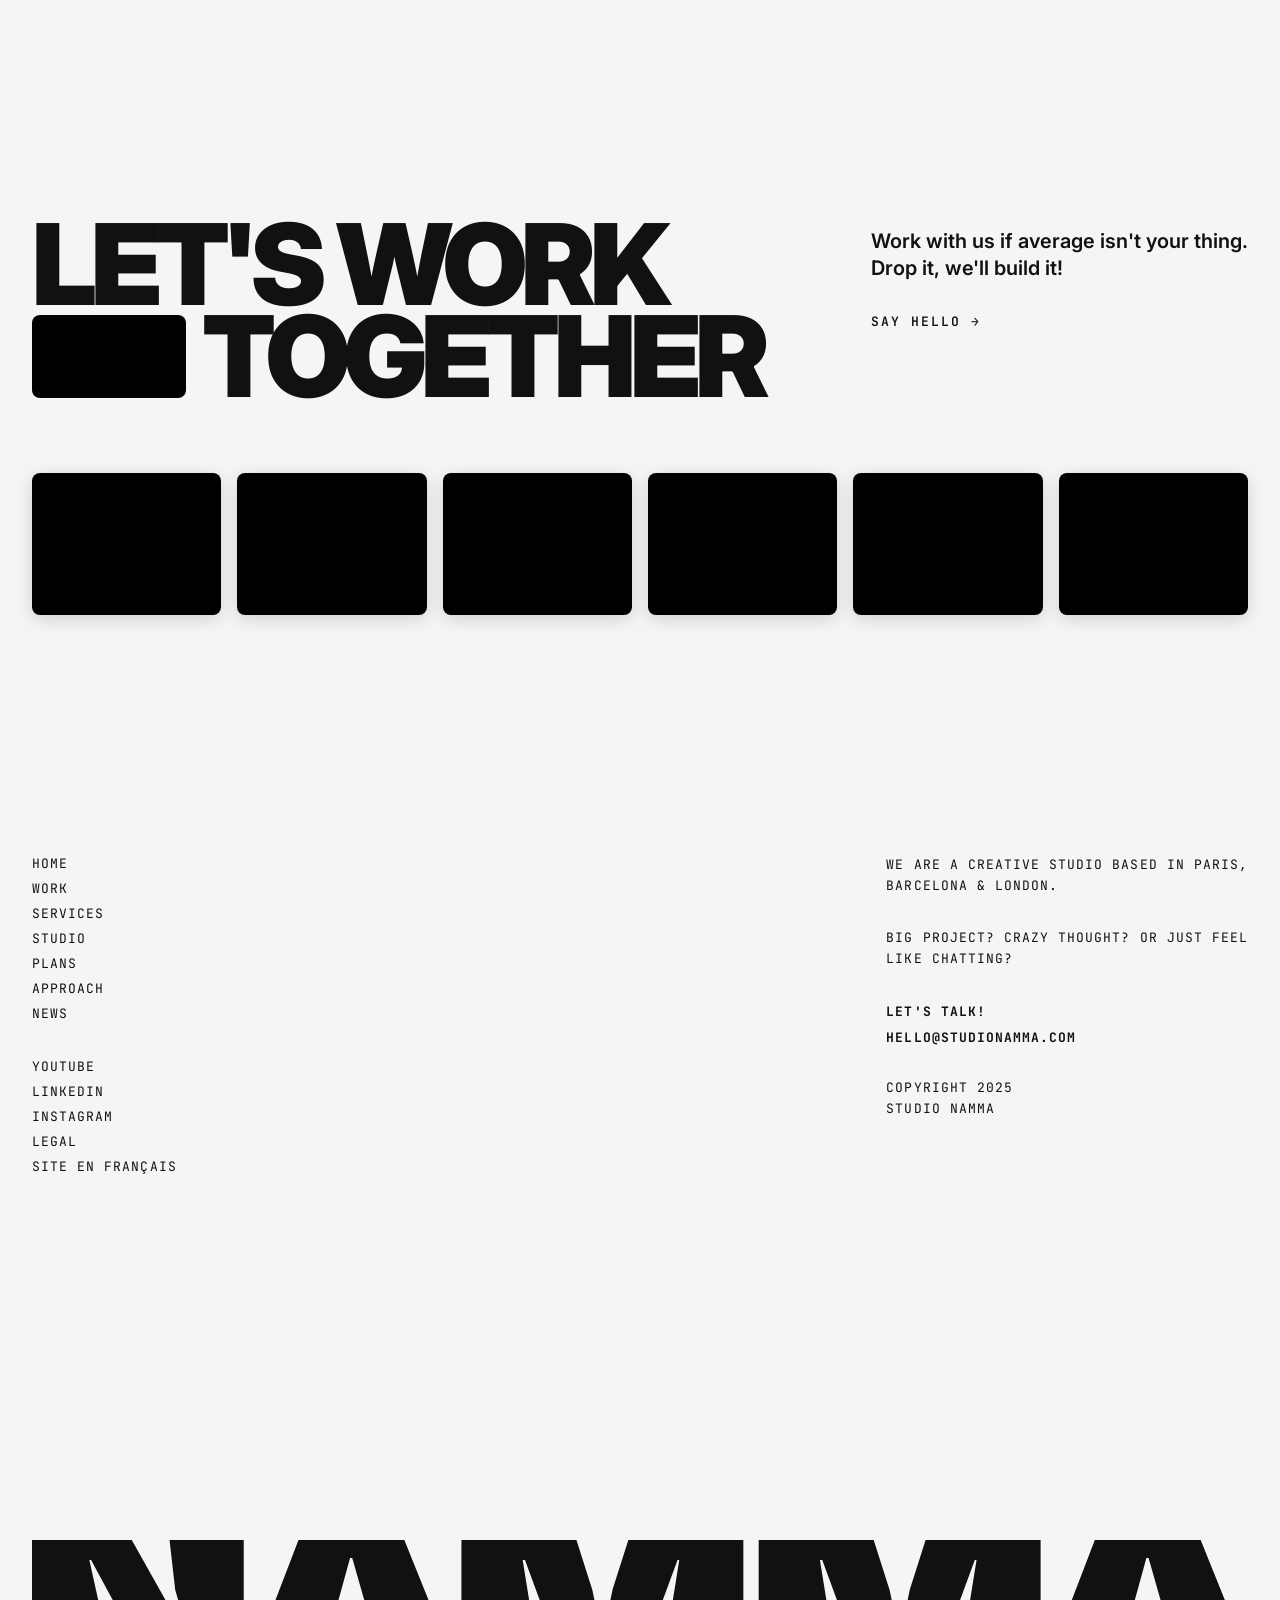
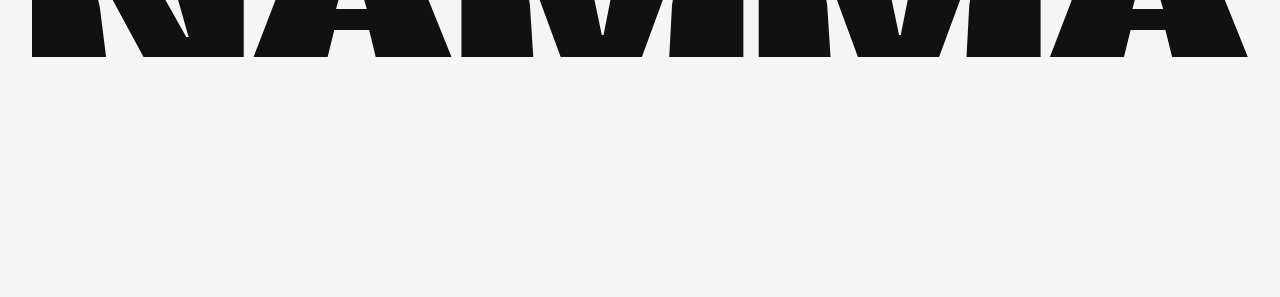
==== commit df6d339b: "Merge main into update-work-page" ====
--- a/news/index.html
+++ b/news/index.html
@@ -6,6 +6,7 @@
     <title>News & Knowledge | Studio Namma</title>
     <link rel="stylesheet" href="style.css">
     <link rel="stylesheet" href="../nav.css">
+    <link rel="stylesheet" href="../footer.css">
     <link href="https://fonts.googleapis.com/css2?family=Inter:wght@400;600;900&family=JetBrains+Mono:wght@400;700&display=swap" rel="stylesheet">
 </head>
 <body data-theme="light">
@@ -99,52 +100,199 @@
             
         </div>
     </main>
-    <section class="cta-section">
-        <h2 class="cta-title">Let's work<br>together</h2>
-        <div class="cta-content">
-            <p>Work with us if average isn’t your thing.<br>Drop it, we'll build it!</p>
-            <a href="#" class="cta-button hover-link">say hello ➔</a>
-        </div>
+    <!-- =========================
+         LET'S WORK TOGETHER
+    ========================== -->
+
+    <section class="section_cta">
+
+        <div class="cta_container">
+
+            <div class="cta_heading_wrapper">
+                <h2 class="cta_heading">LET'S WORK</h2>
+                <div class="cta_heading_line_2">
+                    <div class="cta_visual">
+                        <video autoplay loop muted playsinline>
+                            <source src="https://cdn.prod.website-files.com/679cb9cacf00799ba4b4c985%2F68dfa249c8ad1d2624abf3d5_Footer-Service-designV2-transcode.mp4" type="video/mp4">
+                        </video>
+                    </div>
+                    <h2 class="cta_heading">TOGETHER</h2>
+                </div>
+            </div>
+
+            <div class="cta_content">
+                <p>
+                    Work with us if average isn't your thing.<br>
+                    Drop it, we'll build it!
+                </p>
+
+                <a href="mailto:hello@studionamma.com" class="say_hello_btn hover-link">
+                    <span>SAY HELLO</span>
+                    <span class="arrow">&rarr;</span>
+                </a>
+            </div>
+
+        </div>
+
+        <!-- 6 FOOTER VIDEO THUMBNAILS -->
+        <div class="cta_thumbs_grid">
+
+            <div class="cta_thumb_video">
+                <video autoplay loop muted playsinline>
+                    <source src="https://cdn.prod.website-files.com/679cb9cacf00799ba4b4c985%2F68dfa249c8ad1d2624abf3d5_Footer-Service-designV2-transcode.mp4" type="video/mp4">
+                </video>
+            </div>
+
+            <div class="cta_thumb_video">
+                <video autoplay loop muted playsinline>
+                    <source src="https://cdn.prod.website-files.com/679cb9cacf00799ba4b4c985%2F68dfa1926bb2adbd4315d488_Zefir%20footerV2-transcode.mp4" type="video/mp4">
+                </video>
+            </div>
+
+            <div class="cta_thumb_video">
+                <video autoplay loop muted playsinline>
+                    <source src="https://cdn.prod.website-files.com/679cb9cacf00799ba4b4c985%2F68dfa2440a49684a10b9e055_FOOTER%20-%20BRANDINGV2-transcode.mp4" type="video/mp4">
+                </video>
+            </div>
+
+            <div class="cta_thumb_video">
+                <video autoplay loop muted playsinline>
+                    <source src="https://cdn.prod.website-files.com/679cb9cacf00799ba4b4c985%2F68dfa20fc54b7796aaa5edf6_SILVR-Video%201%20footersV3-transcode.mp4" type="video/mp4">
+                </video>
+            </div>
+
+            <div class="cta_thumb_video">
+                <video autoplay loop muted playsinline>
+                    <source src="https://cdn.prod.website-files.com/679cb9cacf00799ba4b4c985%2F68dfa0feb2681e0616dc3b3a_Footer-supercomics-transcode.mp4" type="video/mp4">
+                </video>
+            </div>
+
+            <div class="cta_thumb_video">
+                <video autoplay loop muted playsinline>
+                    <source src="https://cdn.prod.website-files.com/679cb9cacf00799ba4b4c985%2F68dfa22f852959114b6c7b56_OSOL-COVER-footer-V2-transcode.mp4" type="video/mp4">
+                </video>
+            </div>
+
+        </div>
+
     </section>
-    <footer class="footer">
-        <div class="footer-links">
-            <div class="footer-col">
-                <a href="../index.html" class="hover-link">Home</a>
-                <a href="../work/work.html" class="hover-link">Work</a>
-                <a href="../index.html" class="hover-link">Services</a>
-                <a href="../index.html" class="hover-link">Studio</a>
-                <a href="#" class="hover-link">Plans</a>
-                <a href="../index.html" class="hover-link">Approach</a>
-                <a href="#" class="active hover-link">News</a>
-            </div>
-            <div class="footer-col">
-                <a href="#" class="hover-link">YouTube</a>
-                <a href="#" class="hover-link">LinkedIn</a>
-                <a href="#" class="hover-link">Instagram</a>
-                <a href="#" class="hover-link">Legal</a>
-            </div>
-            <div class="footer-col">
-                <p>We are a creative studio based in Paris, Barcelona & London.</p>
-                <p>Big project? Crazy thought? Or just feel like chatting?</p>
-                <p>Let's talk!</p>
-                <a href="mailto:hello@studionamma.com" class="hover-link">hello@studionamma.com</a>
-            </div>
-            <div class="footer-col">
-                <p>Copyright 2025<br>studio namma</p>
-            </div>
-        </div>
-        <div class="footer-logo">
-            <svg id="namma-logo" width="100%" viewBox="0 0 1472 475" preserveAspectRatio="none" fill="none" xmlns="http://www.w3.org/2000/svg">
-                <path d="M0 0H121.01L186.954 393.455H189.673L173.357 200.465L166.559 0H256.297V475H135.286L71.3823 78.8269H69.3428L82.2596 274.535L89.7378 475H0V0Z" fill="currentColor"/>
-                <path d="M268.04 475L322.426 0H450.914L508.02 475H416.243L408.085 363.555H365.935L357.777 475H268.04ZM367.975 279.292H405.366L387.69 72.0315H384.971L367.975 279.292Z" fill="currentColor"/>
-                <path d="M519.832 475V0H659.198L678.233 200.465L689.79 383.941H691.83L702.707 200.465L721.742 0H861.108V475H771.37L774.769 262.983L783.607 78.8269H781.567L738.058 475H640.162L596.653 78.8269H593.934L602.772 262.983L606.851 475H519.832Z" fill="currentColor"/>
-                <path d="M879.665 475V0H1019.03L1038.07 200.465L1049.62 383.941H1051.66L1062.54 200.465L1081.57 0H1220.94V475H1131.2L1134.6 262.983L1143.44 78.8269H1141.4L1097.89 475H999.995L956.486 78.8269H953.767L962.604 262.983L966.683 475H879.665Z" fill="currentColor"/>
-                <path d="M1232.02 475L1286.41 0H1414.89L1472 475H1380.22L1372.06 363.555H1329.92L1321.76 475H1232.02ZM1331.95 279.292H1369.35L1351.67 72.0315H1348.95L1331.95 279.292Z" fill="currentColor"/>
+
+    <!-- =========================
+         FOOTER SECTION
+    ========================== -->
+
+    <footer class="footer-section">
+
+        <div class="footer-content">
+
+            <!-- LEFT COLUMN -->
+            <div class="footer-left">
+
+                <div class="footer-nav-list">
+                    <a href="../index.html" class="hover-link">HOME</a>
+                    <a href="../work/work.html" class="hover-link">WORK</a>
+                    <a href="#" class="hover-link">SERVICES</a>
+                    <a href="#" class="hover-link">STUDIO</a>
+                    <a href="../plans-Studio-Nama/index.html" class="hover-link">PLANS</a>
+                    <a href="#" class="hover-link">APPROACH</a>
+                    <a href="#" class="hover-link active">NEWS</a>
+                </div>
+
+                <div class="footer-social-list">
+                    <a href="https://youtube.com" target="_blank" rel="noopener noreferrer" class="hover-link">YOUTUBE</a>
+                    <a href="https://linkedin.com" target="_blank" rel="noopener noreferrer" class="hover-link">LINKEDIN</a>
+                    <a href="https://instagram.com" target="_blank" rel="noopener noreferrer" class="hover-link">INSTAGRAM</a>
+                    <a href="#" class="hover-link">LEGAL</a>
+                    <a href="#" class="hover-link">SITE EN FRANÇAIS</a>
+                </div>
+
+            </div>
+
+            <!-- RIGHT COLUMN -->
+            <div class="footer-right">
+
+                <div class="footer-info-block">
+                    <p>WE ARE A CREATIVE STUDIO BASED IN PARIS,<br>BARCELONA & LONDON.</p>
+                </div>
+
+                <div class="footer-info-block">
+                    <p>BIG PROJECT? CRAZY THOUGHT? OR JUST FEEL<br>LIKE CHATTING?</p>
+                </div>
+
+                <div class="footer-info-block">
+                    <p class="talk-heading">LET'S TALK!</p>
+                    <a href="mailto:hello@studionamma.com" class="footer-email-link hover-link">HELLO@STUDIONAMMA.COM</a>
+                </div>
+
+                <div class="footer-info-block copyright-block">
+                    <p>COPYRIGHT 2025<br>STUDIO NAMMA</p>
+                </div>
+
+            </div>
+
+        </div>
+
+        <!-- GROWING NAMMA LOGO -->
+        <div class="footer-logo-container">
+            <svg
+                id="namma-logo"
+                width="100%"
+                viewBox="0 0 1472 475"
+                preserveAspectRatio="none"
+                fill="none"
+                xmlns="http://www.w3.org/2000/svg">
+
+                <path
+                    d="M0 0H121.01L186.954 393.455H189.673L173.357 200.465L166.559 0H256.297V475H135.286L71.3823 78.8269H69.3428L82.2596 274.535L89.7378 475H0V0Z"
+                    fill="currentColor" />
+
+                <path
+                    d="M268.04 475L322.426 0H450.914L508.02 475H416.243L408.085 363.555H365.935L357.777 475H268.04ZM367.975 279.292H405.366L387.69 72.0315H384.971L367.975 279.292Z"
+                    fill="currentColor" />
+
+                <path
+                    d="M519.832 475V0H659.198L678.233 200.465L689.79 383.941H691.83L702.707 200.465L721.742 0H861.108V475H771.37L774.769 262.983L783.607 78.8269H781.567L738.058 475H640.162L596.653 78.8269H593.934L602.772 262.983L606.851 475H519.832Z"
+                    fill="currentColor" />
+
+                <path
+                    d="M879.665 475V0H1019.03L1038.07 200.465L1049.62 383.941H1051.66L1062.54 200.465L1081.57 0H1220.94V475H1131.2L1134.6 262.983L1143.44 78.8269H1141.4L1097.89 475H999.995L956.486 78.8269H953.767L962.604 262.983L966.683 475H879.665Z"
+                    fill="currentColor" />
+
+                <path
+                    d="M1232.02 475L1286.41 0H1414.89L1472 475H1380.22L1372.06 363.555H1329.92L1321.76 475H1232.02ZM1331.95 279.292H1369.35L1351.67 72.0315H1348.95L1331.95 279.292Z"
+                    fill="currentColor" />
+
             </svg>
         </div>
+
     </footer>
 
+    <!-- =========================
+         FIXED BOTTOM BAR (CLOCK & LOCATION)
+    ========================== -->
+
+    <div class="fixed-bottom-bar">
+        <div class="bottom-bar-left">
+            <span>STUDIO NAMMA</span>
+        </div>
+        <div class="bottom-bar-right">
+            <span>LOS ANGELES, CA</span>
+            <span id="live-time">12:00:00</span>
+        </div>
+    </div>
+
+    <!-- =========================
+         FLOATING WHATSAPP BUTTON
+    ========================== -->
+
+    <a href="https://wa.me/yourphonenumber" class="floating-whatsapp" target="_blank" rel="noopener noreferrer" aria-label="Contact on WhatsApp">
+        <svg viewBox="0 0 24 24" width="22" height="22" fill="currentColor">
+            <path d="M.057 24l1.687-6.163c-1.041-1.804-1.588-3.849-1.587-5.946.003-6.556 5.338-11.891 11.893-11.891 3.181.001 6.167 1.24 8.413 3.488 2.245 2.248 3.481 5.236 3.48 8.414-.003 6.557-5.338 11.892-11.893 11.892-1.99-.001-3.951-.5-5.688-1.448l-6.305 1.654zm6.597-3.807c1.676.995 3.276 1.591 5.392 1.592 5.448 0 9.886-4.434 9.889-9.885.002-5.462-4.415-9.89-9.881-9.892-5.452 0-9.887 4.434-9.889 9.884-.001 2.225.651 3.891 1.746 5.634l-.999 3.648 3.742-.981zm11.387-5.464c-.074-.124-.272-.198-.57-.347-.297-.149-1.758-.868-2.031-.967-.272-.099-.47-.149-.669.149-.198.297-.768.967-.941 1.165-.173.198-.347.223-.644.074-.297-.149-1.255-.462-2.39-1.475-.883-.788-1.48-1.761-1.653-2.059-.173-.297-.018-.458.13-.606.134-.133.297-.347.446-.521.151-.172.2-.296.3-.495.099-.198.05-.372-.025-.521-.075-.148-.669-1.611-.916-2.206-.242-.579-.487-.501-.669-.51l-.57-.01c-.198 0-.52.074-.792.372s-1.04 1.016-1.04 2.479 1.065 2.876 1.213 3.074c.149.198 2.095 3.2 5.076 4.487.709.306 1.263.489 1.694.626.712.226 1.36.194 1.872.118.571-.085 1.758-.719 2.006-1.413.248-.695.248-1.29.173-1.414z"/>
+        </svg>
+    </a>
+
     <script src="../navbar.js"></script>
+    <script src="../footer.js"></script>
     <script src="script (1).js"></script>
 </body>
 </html>
--- a/footer.css
+++ b/footer.css
@@ -0,0 +1,356 @@
+/* =========================
+   LET'S WORK TOGETHER (CTA)
+========================= */
+
+.section_cta {
+    position: relative;
+    width: 100%;
+    padding: 80px 32px 140px;
+    box-sizing: border-box;
+    opacity: 0;
+    transform: translateY(50px);
+    transition: opacity 0.85s cubic-bezier(0.16, 1, 0.3, 1), transform 0.85s cubic-bezier(0.16, 1, 0.3, 1);
+    will-change: transform, opacity;
+}
+
+.section_cta.is-revealed {
+    opacity: 1;
+    transform: translateY(0);
+}
+
+.cta_container {
+    display: flex;
+    justify-content: space-between;
+    align-items: flex-start;
+    gap: 40px;
+    margin-bottom: 70px;
+    flex-wrap: wrap;
+}
+
+.cta_heading_wrapper {
+    display: flex;
+    flex-direction: column;
+}
+
+.cta_heading {
+    font-family: 'Inter', sans-serif;
+    font-size: clamp(65px, 8.8vw, 150px);
+    font-weight: 900;
+    line-height: 0.82;
+    letter-spacing: -6px;
+    text-transform: uppercase;
+    color: var(--text-color);
+    margin: 0;
+}
+
+.cta_heading_line_2 {
+    display: flex;
+    align-items: center;
+    gap: 16px;
+}
+
+.cta_visual {
+    width: clamp(110px, 12vw, 190px);
+    height: clamp(60px, 6.5vw, 105px);
+    border-radius: 8px;
+    overflow: hidden;
+    background: #000;
+    flex-shrink: 0;
+    display: inline-block;
+    vertical-align: middle;
+}
+
+.cta_visual video {
+    width: 100%;
+    height: 100%;
+    object-fit: cover;
+    display: block;
+}
+
+.cta_content {
+    max-width: 380px;
+    font-family: 'Inter', sans-serif;
+    padding-top: 10px;
+}
+
+.cta_content p {
+    font-size: 20px;
+    font-weight: 600;
+    line-height: 1.35;
+    color: var(--text-color);
+    margin-bottom: 28px;
+}
+
+.say_hello_btn {
+    display: inline-flex;
+    align-items: center;
+    gap: 10px;
+    font-family: 'JetBrains Mono', monospace;
+    font-size: 13px;
+    font-weight: 600;
+    letter-spacing: 2px;
+    text-transform: uppercase;
+    color: var(--text-color);
+    text-decoration: none;
+    transition: opacity 0.2s ease, transform 0.2s ease;
+}
+
+.say_hello_btn:hover {
+    opacity: 0.6;
+    transform: translateX(4px);
+}
+
+.cta_thumbs_grid {
+    width: 100%;
+    display: grid;
+    grid-template-columns: repeat(6, 1fr);
+    gap: 16px;
+}
+
+.cta_thumb_video {
+    aspect-ratio: 4 / 3;
+    border-radius: 8px;
+    overflow: hidden;
+    background: #000;
+    box-shadow: 0 4px 18px rgba(0, 0, 0, 0.15);
+    transition: transform 0.3s ease, box-shadow 0.3s ease;
+}
+
+.cta_thumb_video:hover {
+    transform: translateY(-3px) scale(1.02);
+    box-shadow: 0 10px 25px rgba(0, 0, 0, 0.25);
+}
+
+.cta_thumb_video video {
+    width: 100%;
+    height: 100%;
+    object-fit: cover;
+    display: block;
+}
+
+@media (max-width: 900px) {
+    .cta_thumbs_grid {
+        grid-template-columns: repeat(3, 1fr);
+    }
+}
+
+@media (max-width: 600px) {
+    .cta_thumbs_grid {
+        grid-template-columns: repeat(2, 1fr);
+    }
+    
+    .cta_content p {
+        font-size: 17px;
+    }
+}
+
+
+
+/* =========================
+   FOOTER SECTION
+========================= */
+
+.footer-section {
+    position: relative;
+    width: 100%;
+    padding: 100px 32px 140px;
+    box-sizing: border-box;
+    font-family: 'JetBrains Mono', monospace;
+    font-size: 13px;
+    letter-spacing: 0.08em;
+    text-transform: uppercase;
+    color: var(--text-color);
+}
+
+.footer-content {
+    display: flex;
+    justify-content: space-between;
+    align-items: flex-start;
+    width: 100%;
+    margin-bottom: 90px;
+    gap: 40px;
+}
+
+.footer-left {
+    display: flex;
+    flex-direction: column;
+    gap: 36px;
+}
+
+.footer-nav-list,
+.footer-social-list {
+    display: flex;
+    flex-direction: column;
+    gap: 8px;
+}
+
+.footer-nav-list a,
+.footer-social-list a,
+.footer-email-link {
+    color: var(--text-color);
+    text-decoration: none;
+    transition: opacity 0.2s ease, transform 0.2s ease;
+    display: inline-block;
+    width: fit-content;
+}
+
+.footer-nav-list a:hover,
+.footer-social-list a:hover,
+.footer-email-link:hover {
+    opacity: 0.5;
+    transform: translateX(4px);
+}
+
+.footer-right {
+    display: flex;
+    flex-direction: column;
+    gap: 32px;
+    max-width: 480px;
+    text-align: left;
+}
+
+.footer-info-block p {
+    margin: 0;
+    line-height: 1.6;
+    color: var(--text-color);
+}
+
+.footer-info-block .talk-heading {
+    margin-bottom: 6px;
+    font-weight: 700;
+}
+
+.footer-email-link {
+    font-weight: 700;
+}
+
+.footer-logo-container {
+    width: 100%;
+    overflow: hidden;
+    display: flex;
+    justify-content: center;
+    align-items: flex-end;
+    margin-top: 50px;
+}
+
+#namma-logo {
+    width: 100%;
+    height: auto;
+    display: block;
+    color: var(--text-color);
+    transform-origin: bottom center;
+    will-change: transform;
+    transform: scaleY(0.18);
+}
+
+@media (max-width: 850px) {
+    .footer-section {
+        padding: 60px 16px 120px;
+    }
+
+    .footer-content {
+        flex-direction: column;
+        gap: 50px;
+        margin-bottom: 50px;
+    }
+}
+
+/* =========================
+   CUSTOM BLUE CURSOR DOT
+========================= */
+
+.cursor {
+    position: fixed;
+    top: 0;
+    left: 0;
+    width: 14px;
+    height: 14px;
+    background-color: #0000ff;
+    border-radius: 50%;
+    pointer-events: none;
+    z-index: 99999;
+    transform: translate(-50%, -50%);
+    transition: width 0.22s cubic-bezier(0.16, 1, 0.3, 1), 
+                height 0.22s cubic-bezier(0.16, 1, 0.3, 1), 
+                transform 0.15s cubic-bezier(0.16, 1, 0.3, 1);
+    display: block;
+}
+
+.cursor.cursor--hover {
+    width: 26px;
+    height: 26px;
+    background-color: #0000ff;
+}
+
+.cursor.cursor--click {
+    transform: translate(-50%, -50%) scale(0.75);
+}
+
+/* =========================
+   FIXED BOTTOM BAR
+========================= */
+
+.fixed-bottom-bar {
+    position: fixed;
+    bottom: 0;
+    left: 0;
+    width: 100%;
+    padding: 16px 32px;
+    display: flex;
+    justify-content: space-between;
+    align-items: center;
+    font-family: 'JetBrains Mono', monospace;
+    font-size: 11px;
+    font-weight: 500;
+    letter-spacing: 0.08em;
+    text-transform: uppercase;
+    color: var(--text-color);
+    background: transparent;
+    pointer-events: none;
+    z-index: 900;
+    box-sizing: border-box;
+}
+
+.bottom-bar-left,
+.bottom-bar-right {
+    display: flex;
+    align-items: center;
+    gap: 16px;
+}
+
+.floating-whatsapp {
+    position: fixed;
+    bottom: 24px;
+    right: 28px;
+    width: 44px;
+    height: 44px;
+    border-radius: 50%;
+    background-color: #1515ff;
+    color: #ffffff;
+    display: flex;
+    justify-content: center;
+    align-items: center;
+    z-index: 1000;
+    text-decoration: none;
+    box-shadow: 0 4px 16px rgba(21, 21, 255, 0.35);
+    transition: transform 0.2s ease, background-color 0.2s ease;
+}
+
+.floating-whatsapp:hover {
+    transform: scale(1.1);
+    background-color: #0000d6;
+}
+
+@media (max-width: 800px) {
+    .fixed-bottom-bar {
+        padding: 12px 16px;
+        font-size: 9px;
+    }
+    
+    .floating-whatsapp {
+        bottom: 16px;
+        right: 16px;
+        width: 38px;
+        height: 38px;
+    }
+}
